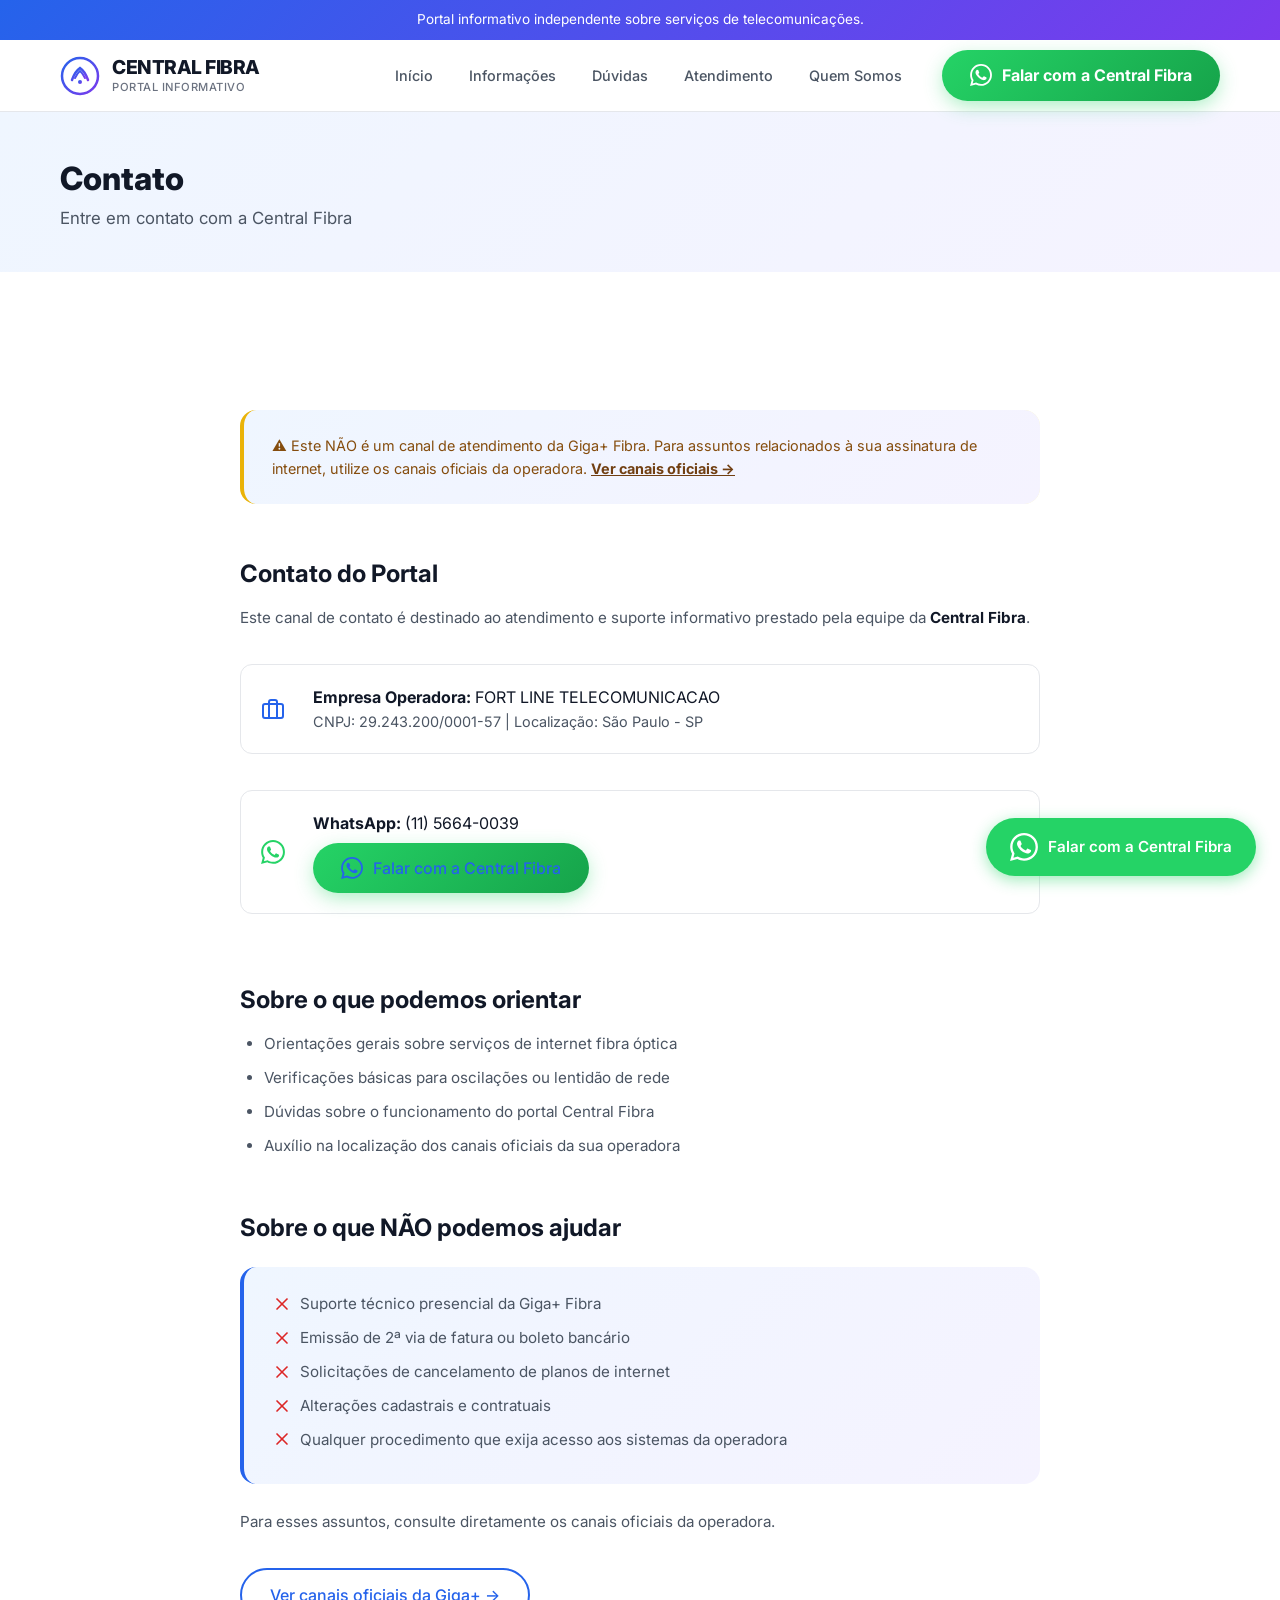
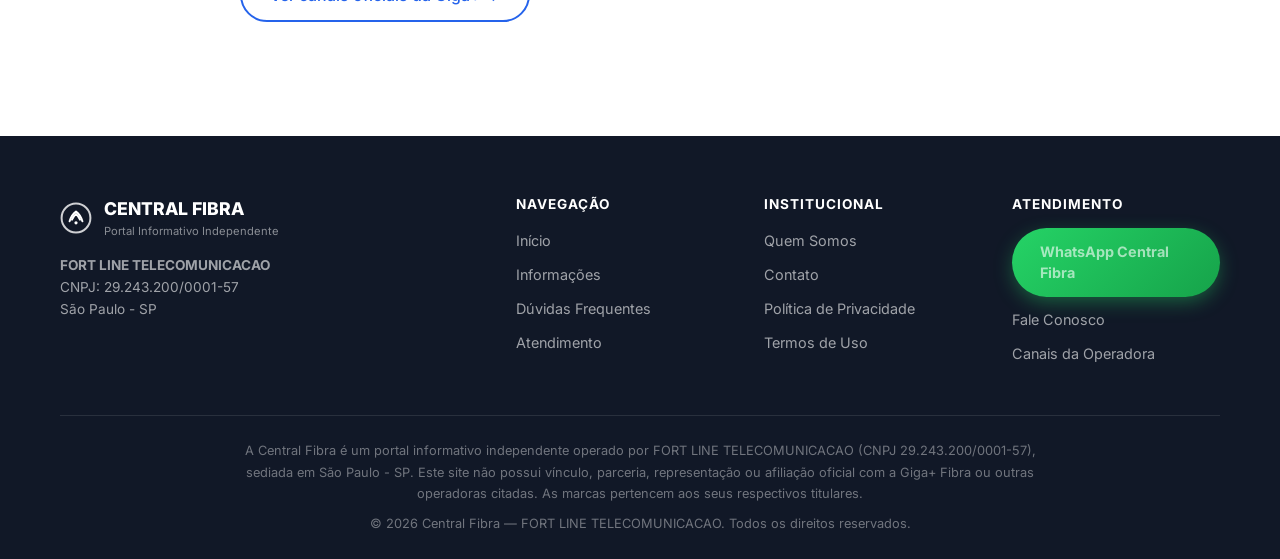
==== contato.html @ 97cb8b01 "Publicacao oficial do portal Central Fibra" ====
<!DOCTYPE html>
<html lang="pt-BR">
<head>
    <meta charset="UTF-8">
    <meta name="viewport" content="width=device-width, initial-scale=1.0">
    <title>Contato | Central Fibra</title>
    <meta name="description" content="Entre em contato com a Central Fibra. Contato exclusivo para assuntos do portal informativo.">
    <meta name="robots" content="index, follow">
    <meta property="og:title" content="Contato | Central Fibra">
    <meta property="og:description" content="Entre em contato com a Central Fibra. Contato exclusivo para assuntos do portal informativo.">
    <meta property="og:image" content="https://studioorvion-lgtm.github.io/central-fibra/assets/images/hero-central-fibra.webp">
    <meta property="og:url" content="https://studioorvion-lgtm.github.io/central-fibra/contato.html">
    <meta property="og:type" content="website">
    <link rel="canonical" href="https://studioorvion-lgtm.github.io/central-fibra/contato.html">
    <link rel="icon" type="image/svg+xml" href="favicon.svg">
    <link rel="stylesheet" href="styles.css">
</head>
<body>
<div class="info-banner">
    <div class="container">
        Portal informativo independente sobre serviços de telecomunicações.
    </div>
</div>
<header class="header">
    <div class="container">
        <a href="index.html" class="logo">
            <div class="logo-icon">
                <svg width="40" height="40" viewBox="0 0 40 40" fill="none" xmlns="http://www.w3.org/2000/svg">
                    <defs>
                        <linearGradient id="logoGrad" x1="0%" y1="0%" x2="100%" y2="100%">
                            <stop offset="0%" stop-color="#2563EB"/>
                            <stop offset="100%" stop-color="#7C3AED"/>
                        </linearGradient>
                    </defs>
                    <circle cx="20" cy="20" r="18" stroke="url(#logoGrad)" stroke-width="2.5" fill="none"/>
                    <path d="M12 24C14 18 17 14 20 12C23 14 26 18 28 24" stroke="url(#logoGrad)" stroke-width="2.5" stroke-linecap="round" fill="none"/>
                    <path d="M15 22C16.5 19 18 16.5 20 15C22 16.5 23.5 19 25 22" stroke="url(#logoGrad)" stroke-width="2" stroke-linecap="round" fill="none"/>
                    <circle cx="20" cy="26" r="2" fill="url(#logoGrad)"/>
                </svg>
            </div>
            <div class="logo-text">
                <span class="logo-name">CENTRAL FIBRA</span>
                <span class="logo-tagline">Portal Informativo</span>
            </div>
        </a>
        <nav class="nav">
            <ul class="nav-links">
                <li><a href="index.html" class="nav-link">Início</a></li>
                <li><a href="index.html#informacoes" class="nav-link">Informações</a></li>
                <li><a href="index.html#duvidas" class="nav-link">Dúvidas</a></li>
                <li><a href="index.html#atendimento" class="nav-link">Atendimento</a></li>
                <li><a href="quem-somos.html" class="nav-link">Quem Somos</a></li>
            </ul>
            <a href="https://wa.me/551156640039?text=Ol%C3%A1!%20Acessei%20a%20Central%20Fibra%20e%20gostaria%20de%20informa%C3%A7%C3%B5es." target="_blank" rel="noopener noreferrer" class="whatsapp-cta btn-sm header-cta" data-location="header" data-event="whatsapp_click">
                <svg class="whatsapp-icon" viewBox="0 0 24 24"><path d="M.057 24l1.687-6.163c-1.041-1.804-1.588-3.849-1.587-5.946.003-6.556 5.338-11.891 11.893-11.891 3.181.001 6.167 1.24 8.413 3.488 2.245 2.248 3.481 5.236 3.48 8.414-.003 6.557-5.338 11.892-11.893 11.892-1.99-.001-3.951-.5-5.688-1.448l-6.305 1.654zm6.597-3.807c1.676.995 3.276 1.591 5.392 1.592 5.448 0 9.886-4.434 9.889-9.885.002-5.462-4.415-9.89-9.881-9.892-5.452 0-9.887 4.434-9.889 9.884-.001 2.225.651 3.891 1.746 5.634l-.999 3.648 3.742-.981zm11.387-5.464c-.074-.124-.272-.198-.57-.347-.297-.149-1.758-.868-2.031-.967-.272-.099-.47-.149-.669.149-.198.297-.768.967-.941 1.165-.173.198-.347.223-.644.074-.297-.149-1.255-.462-2.39-1.475-.883-.788-1.48-1.761-1.653-2.059-.173-.297-.018-.458.13-.606.134-.133.297-.347.446-.521.151-.172.2-.296.3-.495.099-.198.05-.372-.025-.521-.075-.148-.669-1.611-.916-2.206-.242-.579-.487-.501-.669-.51l-.57-.01c-.198 0-.52.074-.792.372s-1.04 1.016-1.04 2.479 1.065 2.876 1.213 3.074c.149.198 2.095 3.2 5.076 4.487.709.306 1.263.489 1.694.626.712.226 1.36.194 1.872.118.571-.085 1.758-.719 2.006-1.413.248-.695.248-1.29.173-1.414z"/></svg>
                Falar com a Central Fibra
            </a>
        </nav>
        <button class="hamburger" aria-label="Menu">
            <span></span>
            <span></span>
            <span></span>
        </button>
    </div>
</header>

<nav class="mobile-nav">
    <a href="index.html" class="nav-link">Início</a>
    <a href="index.html#informacoes" class="nav-link">Informações</a>
    <a href="index.html#duvidas" class="nav-link">Dúvidas</a>
    <a href="index.html#atendimento" class="nav-link">Atendimento</a>
    <a href="quem-somos.html" class="nav-link">Quem Somos</a>
    <a href="https://wa.me/551156640039?text=Ol%C3%A1!%20Acessei%20a%20Central%20Fibra%20e%20gostaria%20de%20informa%C3%A7%C3%B5es." target="_blank" rel="noopener noreferrer" class="whatsapp-cta btn-block" data-location="mobile-nav" data-event="whatsapp_click">
        <svg class="whatsapp-icon" viewBox="0 0 24 24"><path d="M.057 24l1.687-6.163c-1.041-1.804-1.588-3.849-1.587-5.946.003-6.556 5.338-11.891 11.893-11.891 3.181.001 6.167 1.24 8.413 3.488 2.245 2.248 3.481 5.236 3.48 8.414-.003 6.557-5.338 11.892-11.893 11.892-1.99-.001-3.951-.5-5.688-1.448l-6.305 1.654zm6.597-3.807c1.676.995 3.276 1.591 5.392 1.592 5.448 0 9.886-4.434 9.889-9.885.002-5.462-4.415-9.89-9.881-9.892-5.452 0-9.887 4.434-9.889 9.884-.001 2.225.651 3.891 1.746 5.634l-.999 3.648 3.742-.981zm11.387-5.464c-.074-.124-.272-.198-.57-.347-.297-.149-1.758-.868-2.031-.967-.272-.099-.47-.149-.669.149-.198.297-.768.967-.941 1.165-.173.198-.347.223-.644.074-.297-.149-1.255-.462-2.39-1.475-.883-.788-1.48-1.761-1.653-2.059-.173-.297-.018-.458.13-.606.134-.133.297-.347.446-.521.151-.172.2-.296.3-.495.099-.198.05-.372-.025-.521-.075-.148-.669-1.611-.916-2.206-.242-.579-.487-.501-.669-.51l-.57-.01c-.198 0-.52.074-.792.372s-1.04 1.016-1.04 2.479 1.065 2.876 1.213 3.074c.149.198 2.095 3.2 5.076 4.487.709.306 1.263.489 1.694.626.712.226 1.36.194 1.872.118.571-.085 1.758-.719 2.006-1.413.248-.695.248-1.29.173-1.414z"/></svg>
        Falar com a Central Fibra
    </a>
</nav>

<div class="overlay"></div>

<main>
    <section class="page-header">
        <div class="container">
            <h1>Contato</h1>
            <p>Entre em contato com a Central Fibra</p>
        </div>
    </section>
    
    <section class="section">
        <div class="container">
            <div class="page-content">
                <div class="contact-warning highlight-box" style="border-left: 4px solid #eab308; background-color: #fef9c3; color: #854d0e;">
                    ⚠️ Este NÃO é um canal de atendimento da Giga+ Fibra. Para assuntos relacionados à sua assinatura de internet, utilize os canais oficiais da operadora. <a href="https://gigamaisfibra.com.br/" target="_blank" rel="noopener noreferrer" style="color: #713f12; font-weight: bold; text-decoration: underline;">Ver canais oficiais →</a>
                </div>

                <h2>Contato do Portal</h2>
                <p>Este canal de contato é destinado ao atendimento e suporte informativo prestado pela equipe da <strong>Central Fibra</strong>.</p>
                
                <div class="contact-info" style="margin: 2rem 0;">
                    <div class="contact-item" style="display: flex; align-items: center; margin-bottom: 1rem;">
                        <svg width="24" height="24" viewBox="0 0 24 24" fill="none" stroke="#2563EB" stroke-width="2" stroke-linecap="round" stroke-linejoin="round" style="margin-right: 12px;"><rect x="2" y="7" width="20" height="14" rx="2" ry="2"></rect><path d="M16 21V5a2 2 0 0 0-2-2h-4a2 2 0 0 0-2 2v16"></path></svg>
                        <div>
                            <strong>Empresa Operadora:</strong> FORT LINE TELECOMUNICACAO<br>
                            <span style="font-size: 0.9rem; color: var(--text-secondary);">CNPJ: 29.243.200/0001-57 | Localização: São Paulo - SP</span>
                        </div>
                    </div>
                    <div class="contact-item" style="display: flex; align-items: center; margin-bottom: 1rem;">
                        <svg class="whatsapp-icon" width="24" height="24" viewBox="0 0 24 24" fill="#25D366" style="margin-right: 12px;"><path d="M.057 24l1.687-6.163c-1.041-1.804-1.588-3.849-1.587-5.946.003-6.556 5.338-11.891 11.893-11.891 3.181.001 6.167 1.24 8.413 3.488 2.245 2.248 3.481 5.236 3.48 8.414-.003 6.557-5.338 11.892-11.893 11.892-1.99-.001-3.951-.5-5.688-1.448l-6.305 1.654zm6.597-3.807c1.676.995 3.276 1.591 5.392 1.592 5.448 0 9.886-4.434 9.889-9.885.002-5.462-4.415-9.89-9.881-9.892-5.452 0-9.887 4.434-9.889 9.884-.001 2.225.651 3.891 1.746 5.634l-.999 3.648 3.742-.981zm11.387-5.464c-.074-.124-.272-.198-.57-.347-.297-.149-1.758-.868-2.031-.967-.272-.099-.47-.149-.669.149-.198.297-.768.967-.941 1.165-.173.198-.347.223-.644.074-.297-.149-1.255-.462-2.39-1.475-.883-.788-1.48-1.761-1.653-2.059-.173-.297-.018-.458.13-.606.134-.133.297-.347.446-.521.151-.172.2-.296.3-.495.099-.198.05-.372-.025-.521-.075-.148-.669-1.611-.916-2.206-.242-.579-.487-.501-.669-.51l-.57-.01c-.198 0-.52.074-.792.372s-1.04 1.016-1.04 2.479 1.065 2.876 1.213 3.074c.149.198 2.095 3.2 5.076 4.487.709.306 1.263.489 1.694.626.712.226 1.36.194 1.872.118.571-.085 1.758-.719 2.006-1.413.248-.695.248-1.29.173-1.414z"/></svg>
                        <div>
                            <strong>WhatsApp:</strong> (11) 5664-0039
                            <div style="margin-top: 8px;">
                                <a href="https://wa.me/551156640039?text=Ol%C3%A1!%20Acessei%20a%20Central%20Fibra%20e%20gostaria%20de%20informa%C3%A7%C3%B5es." target="_blank" rel="noopener noreferrer" class="whatsapp-cta" data-location="contato-page" data-event="whatsapp_click">
                                    <svg class="whatsapp-icon" viewBox="0 0 24 24"><path d="M.057 24l1.687-6.163c-1.041-1.804-1.588-3.849-1.587-5.946.003-6.556 5.338-11.891 11.893-11.891 3.181.001 6.167 1.24 8.413 3.488 2.245 2.248 3.481 5.236 3.48 8.414-.003 6.557-5.338 11.892-11.893 11.892-1.99-.001-3.951-.5-5.688-1.448l-6.305 1.654zm6.597-3.807c1.676.995 3.276 1.591 5.392 1.592 5.448 0 9.886-4.434 9.889-9.885.002-5.462-4.415-9.89-9.881-9.892-5.452 0-9.887 4.434-9.889 9.884-.001 2.225.651 3.891 1.746 5.634l-.999 3.648 3.742-.981zm11.387-5.464c-.074-.124-.272-.198-.57-.347-.297-.149-1.758-.868-2.031-.967-.272-.099-.47-.149-.669.149-.198.297-.768.967-.941 1.165-.173.198-.347.223-.644.074-.297-.149-1.255-.462-2.39-1.475-.883-.788-1.48-1.761-1.653-2.059-.173-.297-.018-.458.13-.606.134-.133.297-.347.446-.521.151-.172.2-.296.3-.495.099-.198.05-.372-.025-.521-.075-.148-.669-1.611-.916-2.206-.242-.579-.487-.501-.669-.51l-.57-.01c-.198 0-.52.074-.792.372s-1.04 1.016-1.04 2.479 1.065 2.876 1.213 3.074c.149.198 2.095 3.2 5.076 4.487.709.306 1.263.489 1.694.626.712.226 1.36.194 1.872.118.571-.085 1.758-.719 2.006-1.413.248-.695.248-1.29.173-1.414z"/></svg>
                                    Falar com a Central Fibra
                                </a>
                            </div>
                        </div>
                    </div>
                </div>

                <h2>Sobre o que podemos orientar</h2>
                <ul>
                    <li>Orientações gerais sobre serviços de internet fibra óptica</li>
                    <li>Verificações básicas para oscilações ou lentidão de rede</li>
                    <li>Dúvidas sobre o funcionamento do portal Central Fibra</li>
                    <li>Auxílio na localização dos canais oficiais da sua operadora</li>
                </ul>

                <h2>Sobre o que NÃO podemos ajudar</h2>
                <div class="highlight-box">
                    <ul style="list-style: none; padding-left: 0;">
                        <li style="margin-bottom: 8px;"><svg width="20" height="20" viewBox="0 0 24 24" fill="none" stroke="#dc2626" stroke-width="2" stroke-linecap="round" stroke-linejoin="round" style="vertical-align: middle; margin-right: 8px;"><line x1="18" y1="6" x2="6" y2="18"></line><line x1="6" y1="6" x2="18" y2="18"></line></svg> Suporte técnico presencial da Giga+ Fibra</li>
                        <li style="margin-bottom: 8px;"><svg width="20" height="20" viewBox="0 0 24 24" fill="none" stroke="#dc2626" stroke-width="2" stroke-linecap="round" stroke-linejoin="round" style="vertical-align: middle; margin-right: 8px;"><line x1="18" y1="6" x2="6" y2="18"></line><line x1="6" y1="6" x2="18" y2="18"></line></svg> Emissão de 2ª via de fatura ou boleto bancário</li>
                        <li style="margin-bottom: 8px;"><svg width="20" height="20" viewBox="0 0 24 24" fill="none" stroke="#dc2626" stroke-width="2" stroke-linecap="round" stroke-linejoin="round" style="vertical-align: middle; margin-right: 8px;"><line x1="18" y1="6" x2="6" y2="18"></line><line x1="6" y1="6" x2="18" y2="18"></line></svg> Solicitações de cancelamento de planos de internet</li>
                        <li style="margin-bottom: 8px;"><svg width="20" height="20" viewBox="0 0 24 24" fill="none" stroke="#dc2626" stroke-width="2" stroke-linecap="round" stroke-linejoin="round" style="vertical-align: middle; margin-right: 8px;"><line x1="18" y1="6" x2="6" y2="18"></line><line x1="6" y1="6" x2="18" y2="18"></line></svg> Alterações cadastrais e contratuais</li>
                        <li><svg width="20" height="20" viewBox="0 0 24 24" fill="none" stroke="#dc2626" stroke-width="2" stroke-linecap="round" stroke-linejoin="round" style="vertical-align: middle; margin-right: 8px;"><line x1="18" y1="6" x2="6" y2="18"></line><line x1="6" y1="6" x2="18" y2="18"></line></svg> Qualquer procedimento que exija acesso aos sistemas da operadora</li>
                    </ul>
                </div>
                <p>Para esses assuntos, consulte diretamente os canais oficiais da operadora.</p>
                <a href="https://gigamaisfibra.com.br/" target="_blank" rel="noopener noreferrer" class="btn btn-secondary" style="margin-top: 1rem; display: inline-block;">Ver canais oficiais da Giga+ &rarr;</a>
            </div>
        </div>
    </section>
</main>

<footer class="footer">
    <div class="container">
        <div class="footer-grid">
            <div class="footer-brand">
                <a href="index.html" class="footer-logo">
                    <svg width="32" height="32" viewBox="0 0 40 40" fill="none" xmlns="http://www.w3.org/2000/svg">
                        <circle cx="20" cy="20" r="18" stroke="white" stroke-width="2.5" fill="none" opacity="0.8"/>
                        <path d="M12 24C14 18 17 14 20 12C23 14 26 18 28 24" stroke="white" stroke-width="2.5" stroke-linecap="round" fill="none"/>
                        <path d="M15 22C16.5 19 18 16.5 20 15C22 16.5 23.5 19 25 22" stroke="white" stroke-width="2.5" stroke-linecap="round" fill="none"/>
                        <circle cx="20" cy="26" r="2" fill="white"/>
                    </svg>
                    <div>
                        <div class="footer-logo-name">CENTRAL FIBRA</div>
                        <div class="footer-logo-tagline">Portal Informativo Independente</div>
                    </div>
                </a>
                <p class="footer-brand-text"><strong>FORT LINE TELECOMUNICACAO</strong><br>CNPJ: 29.243.200/0001-57<br>São Paulo - SP</p>
            </div>
            <div class="footer-column">
                <h4>Navegação</h4>
                <ul class="footer-links">
                    <li><a href="index.html">Início</a></li>
                    <li><a href="index.html#informacoes">Informações</a></li>
                    <li><a href="index.html#duvidas">Dúvidas Frequentes</a></li>
                    <li><a href="index.html#atendimento">Atendimento</a></li>
                </ul>
            </div>
            <div class="footer-column">
                <h4>Institucional</h4>
                <ul class="footer-links">
                    <li><a href="quem-somos.html">Quem Somos</a></li>
                    <li><a href="contato.html">Contato</a></li>
                    <li><a href="politica-de-privacidade.html">Política de Privacidade</a></li>
                    <li><a href="termos-de-uso.html">Termos de Uso</a></li>
                </ul>
            </div>
            <div class="footer-column">
                <h4>Atendimento</h4>
                <ul class="footer-links">
                    <li><a href="https://wa.me/551156640039?text=Ol%C3%A1!%20Acessei%20a%20Central%20Fibra%20e%20gostaria%20de%20informa%C3%A7%C3%B5es." target="_blank" rel="noopener noreferrer" class="whatsapp-cta" data-location="footer" data-event="whatsapp_click">WhatsApp Central Fibra</a></li>
                    <li><a href="contato.html">Fale Conosco</a></li>
                    <li><a href="https://gigamaisfibra.com.br/" target="_blank" rel="noopener noreferrer">Canais da Operadora</a></li>
                </ul>
            </div>
        </div>
        <div class="footer-bottom">
            <div class="footer-disclaimer">
                <p>A Central Fibra é um portal informativo independente operado por FORT LINE TELECOMUNICACAO (CNPJ 29.243.200/0001-57), sediada em São Paulo - SP. Este site não possui vínculo, parceria, representação ou afiliação oficial com a Giga+ Fibra ou outras operadoras citadas. As marcas pertencem aos seus respectivos titulares.</p>
                <p style="margin-top: 8px;">&copy; <span class="current-year"></span> Central Fibra — FORT LINE TELECOMUNICACAO. Todos os direitos reservados.</p>
            </div>
        </div>
    </div>
</footer>

<div class="whatsapp-float">
    <a href="https://wa.me/551156640039?text=Ol%C3%A1!%20Acessei%20a%20Central%20Fibra%20e%20gostaria%20de%20informa%C3%A7%C3%B5es." target="_blank" rel="noopener noreferrer" class="whatsapp-float-btn whatsapp-cta" data-location="floating" data-event="whatsapp_click" aria-label="Falar com a Central Fibra pelo WhatsApp">
        <svg class="whatsapp-icon" viewBox="0 0 24 24"><path d="M.057 24l1.687-6.163c-1.041-1.804-1.588-3.849-1.587-5.946.003-6.556 5.338-11.891 11.893-11.891 3.181.001 6.167 1.24 8.413 3.488 2.245 2.248 3.481 5.236 3.48 8.414-.003 6.557-5.338 11.892-11.893 11.892-1.99-.001-3.951-.5-5.688-1.448l-6.305 1.654zm6.597-3.807c1.676.995 3.276 1.591 5.392 1.592 5.448 0 9.886-4.434 9.889-9.885.002-5.462-4.415-9.89-9.881-9.892-5.452 0-9.887 4.434-9.889 9.884-.001 2.225.651 3.891 1.746 5.634l-.999 3.648 3.742-.981zm11.387-5.464c-.074-.124-.272-.198-.57-.347-.297-.149-1.758-.868-2.031-.967-.272-.099-.47-.149-.669.149-.198.297-.768.967-.941 1.165-.173.198-.347.223-.644.074-.297-.149-1.255-.462-2.39-1.475-.883-.788-1.48-1.761-1.653-2.059-.173-.297-.018-.458.13-.606.134-.133.297-.347.446-.521.151-.172.2-.296.3-.495.099-.198.05-.372-.025-.521-.075-.148-.669-1.611-.916-2.206-.242-.579-.487-.501-.669-.51l-.57-.01c-.198 0-.52.074-.792.372s-1.04 1.016-1.04 2.479 1.065 2.876 1.213 3.074c.149.198 2.095 3.2 5.076 4.487.709.306 1.263.489 1.694.626.712.226 1.36.194 1.872.118.571-.085 1.758-.719 2.006-1.413.248-.695.248-1.29.173-1.414z"/></svg>
        <span class="whatsapp-float-label">Falar com a Central Fibra</span>
    </a>
</div>

<button class="back-to-top" aria-label="Voltar ao topo">
    <svg width="24" height="24" viewBox="0 0 24 24" fill="none" stroke="currentColor" stroke-width="2" stroke-linecap="round" stroke-linejoin="round"><path d="M18 15l-6-6-6 6"/></svg>
</button>

<script src="main.js"></script>
</body>
</html>
---- styles.css ----
@import url('https://fonts.googleapis.com/css2?family=Inter:wght@400;500;600;700;800;900&display=swap');

:root {
  --primary-blue: #2563EB;
  --primary-blue-hover: #1D4ED8;
  --primary-purple: #7C3AED;
  --primary-purple-hover: #6D28D9;
  --gradient-primary: linear-gradient(135deg, #2563EB 0%, #7C3AED 100%);
  --gradient-light: linear-gradient(135deg, #EFF6FF 0%, #F5F3FF 100%);
  --hero-gradient: linear-gradient(160deg, #EFF6FF 0%, #F5F3FF 50%, #FFFFFF 100%);
  --text-primary: #111827;
  --text-secondary: #4B5563;
  --text-tertiary: #6B7280;
  --bg-white: #FFFFFF;
  --bg-light: #F9FAFB;
  --border-light: #E5E7EB;
  --shadow-xs: 0 1px 2px rgba(0,0,0,0.05);
  --shadow-sm: 0 1px 3px rgba(0,0,0,0.1), 0 1px 2px rgba(0,0,0,0.06);
  --shadow-md: 0 4px 6px -1px rgba(0,0,0,0.1), 0 2px 4px -1px rgba(0,0,0,0.06);
  --shadow-lg: 0 10px 15px -3px rgba(0,0,0,0.1), 0 4px 6px -2px rgba(0,0,0,0.05);
  --shadow-xl: 0 20px 25px -5px rgba(0,0,0,0.1);
  --radius-sm: 8px;
  --radius-md: 12px;
  --radius-lg: 16px;
  --radius-xl: 24px;
  --radius-full: 9999px;
  --header-height: 72px;
  --banner-height: 40px;
  --container-max: 1200px;
}

/* ===== 1. Reset & Base ===== */
*, *::before, *::after {
  box-sizing: border-box;
  margin: 0;
  padding: 0;
}

html {
  scroll-behavior: smooth;
  scroll-padding-top: calc(var(--header-height) + var(--banner-height));
}

body {
  font-family: 'Inter', system-ui, -apple-system, sans-serif;
  color: var(--text-primary);
  background-color: var(--bg-white);
  line-height: 1.5;
  -webkit-font-smoothing: antialiased;
}

img, svg {
  max-width: 100%;
  height: auto;
  display: block;
}

/* ===== 2. Typography ===== */
h1, h2, h3, h4 {
  color: var(--text-primary);
  font-weight: 700;
  line-height: 1.2;
}

.section-title {
  font-size: 2rem;
  font-weight: 800;
  text-align: center;
  color: var(--text-primary);
  margin-bottom: 16px;
}

.section-subtitle {
  font-size: 1.1rem;
  color: var(--text-secondary);
  text-align: center;
  max-width: 640px;
  margin: 0 auto 48px;
}

@media (min-width: 1024px) {
  .section-title {
    font-size: 2.5rem;
  }
}

/* ===== 3. Container ===== */
.container {
  max-width: var(--container-max);
  padding: 0 20px;
  margin: 0 auto;
}

/* ===== 4. Buttons ===== */
.btn {
  display: inline-flex;
  align-items: center;
  justify-content: center;
  gap: 8px;
  padding: 14px 28px;
  font-size: 1rem;
  font-weight: 600;
  border-radius: var(--radius-full);
  border: none;
  cursor: pointer;
  transition: all 0.3s;
  text-decoration: none;
  line-height: 1.4;
}

.btn-primary {
  background: var(--gradient-primary);
  color: var(--bg-white);
  box-shadow: var(--shadow-sm);
}

.btn-primary:hover {
  transform: translateY(-2px);
  box-shadow: var(--shadow-md);
  color: var(--bg-white);
}

.btn-secondary {
  background: var(--bg-white);
  color: var(--primary-blue);
  border: 2px solid var(--primary-blue);
}

.btn-secondary:hover {
  background: #EFF6FF;
}

.btn-white {
  background: var(--bg-white);
  color: var(--primary-blue);
}

.btn-white:hover {
  transform: translateY(-2px);
}

.btn-sm {
  padding: 10px 20px;
  font-size: 0.9rem;
}

.btn-lg {
  padding: 16px 36px;
  font-size: 1.1rem;
}

.btn-block {
  width: 100%;
  justify-content: center;
}

.btn-group {
  display: flex;
  flex-wrap: wrap;
  gap: 12px;
}

@media (max-width: 639px) {
  .btn-group .btn {
    width: 100%;
  }
}

/* ===== 5. Info Banner ===== */
.info-banner {
  background: var(--gradient-primary);
  color: var(--bg-white);
  text-align: center;
  padding: 10px 20px;
  font-size: 0.85rem;
  position: sticky;
  top: 0;
  z-index: 1001;
  line-height: 1.4;
  height: var(--banner-height);
  display: flex;
  align-items: center;
  justify-content: center;
}

/* ===== 6. Header ===== */
.header {
  background: rgba(255, 255, 255, 0.9);
  backdrop-filter: blur(10px);
  position: sticky;
  top: var(--banner-height);
  z-index: 1000;
  border-bottom: 1px solid var(--border-light);
  height: var(--header-height);
  transition: box-shadow 0.3s;
}

.header.scrolled {
  box-shadow: 0 1px 3px rgba(0,0,0,0.1);
}

.header .container {
  display: flex;
  align-items: center;
  justify-content: space-between;
  height: 100%;
}

.logo {
  display: flex;
  align-items: center;
  gap: 12px;
  text-decoration: none;
  color: var(--text-primary);
}

.logo-icon {
  width: 40px;
  height: 40px;
  flex-shrink: 0;
}

.logo-text {
  display: flex;
  flex-direction: column;
}

.logo-name {
  font-size: 1.2rem;
  font-weight: 800;
  letter-spacing: -0.5px;
  color: var(--text-primary);
  line-height: 1.2;
}

.logo-tagline {
  font-size: 0.7rem;
  color: var(--text-tertiary);
  font-weight: 500;
  letter-spacing: 0.5px;
  text-transform: uppercase;
}

.nav {
  display: flex;
  align-items: center;
  gap: 8px;
}

.nav-links {
  display: none;
  list-style: none;
  gap: 4px;
  margin: 0;
  padding: 0;
}

.nav-link {
  display: block;
  padding: 8px 16px;
  color: var(--text-secondary);
  text-decoration: none;
  font-size: 0.9rem;
  font-weight: 500;
  border-radius: var(--radius-full);
  transition: all 0.2s;
}

.nav-link:hover, .nav-link.active {
  color: var(--primary-blue);
  background: #EFF6FF;
}

.header-cta {
  display: none;
  margin-left: 16px;
}

.hamburger {
  display: flex;
  flex-direction: column;
  gap: 5px;
  background: none;
  border: none;
  cursor: pointer;
  padding: 8px;
  z-index: 1003;
}

.hamburger span {
  display: block;
  width: 24px;
  height: 2.5px;
  background: var(--text-primary);
  border-radius: var(--radius-full);
  transition: all 0.3s;
}

.hamburger.active span:nth-child(1) {
  transform: rotate(45deg) translateY(7.5px) translateX(3px);
}

.hamburger.active span:nth-child(2) {
  opacity: 0;
}

.hamburger.active span:nth-child(3) {
  transform: rotate(-45deg) translateY(-7.5px) translateX(3px);
}

.mobile-nav {
  display: none;
}

.mobile-nav.active {
  display: flex;
  flex-direction: column;
  position: fixed;
  top: calc(var(--banner-height) + var(--header-height));
  left: 0;
  right: 0;
  bottom: 0;
  background: var(--bg-white);
  padding: 24px;
  gap: 8px;
  z-index: 999;
  overflow-y: auto;
}

.mobile-nav .nav-link {
  padding: 16px 20px;
  font-size: 1.1rem;
  border-radius: var(--radius-md);
}

.mobile-nav .btn {
  margin-top: 16px;
}

@media (min-width: 1024px) {
  .nav-links, .header-cta {
    display: flex;
  }
  .hamburger {
    display: none;
  }
}

/* ===== 7. Hero ===== */
.hero {
  background: var(--hero-gradient);
  padding: 42px 0 28px;
  overflow: hidden;
  position: relative;
}

.hero .container {
  display: grid;
  grid-template-columns: 1fr;
  gap: 32px;
  align-items: center;
}

.hero-content {
  text-align: center;
}

.hero-title {
  font-size: 2.25rem;
  font-weight: 900;
  line-height: 1.15;
  letter-spacing: -0.03em;
  color: var(--text-primary);
  margin-bottom: 14px;
}

.hero-highlight {
  background: var(--gradient-primary);
  -webkit-background-clip: text;
  -webkit-text-fill-color: transparent;
  background-clip: text;
}

.hero-subtitle {
  font-size: 1.05rem;
  color: var(--text-secondary);
  line-height: 1.6;
  margin-bottom: 22px;
}

.hero-buttons {
  display: flex;
  flex-wrap: wrap;
  gap: 12px;
  justify-content: center;
  margin-bottom: 22px;
}

.hero-disclaimer {
  font-size: 0.8rem;
  color: var(--text-tertiary);
  line-height: 1.6;
  padding: 16px;
  background: rgba(255, 255, 255, 0.6);
  border-radius: var(--radius-md);
  border-left: 3px solid var(--primary-blue);
  text-align: left;
}

.hero-image-wrapper {
  position: relative;
  display: flex;
  justify-content: center;
  align-items: center;
  width: 100%;
}

.hero-image-wrapper::before {
  content: '';
  position: absolute;
  top: -16px;
  left: -16px;
  right: -16px;
  bottom: -16px;
  background: radial-gradient(circle at center, rgba(37, 99, 235, 0.22) 0%, rgba(124, 58, 237, 0.16) 45%, transparent 72%);
  border-radius: 32px;
  filter: blur(24px);
  z-index: 0;
  pointer-events: none;
}

.hero-image {
  position: relative;
  z-index: 1;
  width: 100%;
  max-width: 580px;
  height: auto;
  border-radius: 20px;
  box-shadow: 0 20px 50px -12px rgba(37, 99, 235, 0.24), 0 0 32px rgba(124, 58, 237, 0.12), 0 4px 16px rgba(0, 0, 0, 0.05);
  border: 1px solid rgba(226, 232, 240, 0.9);
  transition: transform 0.4s ease, box-shadow 0.4s ease;
  display: block;
}

.hero-image:hover {
  transform: translateY(-4px);
  box-shadow: 0 24px 56px -10px rgba(37, 99, 235, 0.32), 0 0 40px rgba(124, 58, 237, 0.18), 0 6px 20px rgba(0, 0, 0, 0.07);
}

.hero-illustration {
  display: flex;
  justify-content: center;
  align-items: center;
}

.hero-illustration svg {
  width: 100%;
  max-width: 500px;
  height: auto;
}

@media (min-width: 1024px) {
  .hero {
    padding: 54px 0 38px;
  }
  .hero .container {
    grid-template-columns: 1.05fr 0.95fr;
    gap: 40px;
  }
  .hero-content {
    text-align: left;
  }
  .hero-title {
    font-size: 3.4rem;
  }
  .hero-subtitle {
    font-size: 1.18rem;
  }
  .hero-buttons {
    justify-content: flex-start;
  }
}

/* ===== 8. Section ===== */
.section {
  padding: 44px 0;
}

.section-alt {
  padding: 44px 0;
  background: #f8fafc;
}

.section-tint {
  padding: 44px 0;
  background: #f0f7ff;
}

@media (min-width: 1024px) {
  .section, .section-alt, .section-tint {
    padding: 54px 0;
  }
}

/* ===== 9. Cards Grid ===== */
.cards-grid {
  display: grid;
  grid-template-columns: 1fr;
  gap: 20px;
}

@media (min-width: 768px) {
  .cards-grid {
    grid-template-columns: repeat(2, 1fr);
  }
}

@media (min-width: 1024px) {
  .cards-grid {
    grid-template-columns: repeat(3, 1fr);
  }
}

.card {
  background: var(--bg-white);
  border-radius: 20px;
  padding: 24px 18px;
  box-shadow: 0 4px 18px rgba(0, 0, 0, 0.04);
  border: 1px solid rgba(226, 232, 240, 0.85);
  transition: transform 0.3s cubic-bezier(0.4, 0, 0.2, 1), box-shadow 0.3s cubic-bezier(0.4, 0, 0.2, 1), border-color 0.3s cubic-bezier(0.4, 0, 0.2, 1);
  display: flex;
  flex-direction: column;
  text-align: center;
  text-decoration: none;
  color: inherit;
  cursor: pointer;
  position: relative;
  height: 100%;
}

.card:hover {
  transform: translateY(-5px);
  box-shadow: 0 16px 36px -8px rgba(37, 99, 235, 0.16), 0 2px 12px rgba(124, 58, 237, 0.08);
  border-color: rgba(37, 99, 235, 0.3);
}

.card-icon {
  width: 68px;
  height: 68px;
  margin: 0 auto 14px;
  display: flex;
  align-items: center;
  justify-content: center;
  border-radius: 20px;
  background: linear-gradient(135deg, rgba(37, 99, 235, 0.09) 0%, rgba(124, 58, 237, 0.09) 100%);
  border: 1px solid rgba(37, 99, 235, 0.12);
  transition: transform 0.3s ease, background 0.3s ease, box-shadow 0.3s ease;
}

.card:hover .card-icon {
  transform: scale(1.06) rotate(-2deg);
  background: linear-gradient(135deg, rgba(37, 99, 235, 0.16) 0%, rgba(124, 58, 237, 0.16) 100%);
  box-shadow: 0 8px 16px -4px rgba(37, 99, 235, 0.2);
}

.card-icon svg {
  width: 34px;
  height: 34px;
  color: var(--primary-blue);
  stroke: currentColor;
  fill: none;
}

.card-title {
  font-size: 1.15rem;
  font-weight: 700;
  margin-bottom: 8px;
  color: var(--text-primary);
}

.card-description {
  font-size: 0.92rem;
  color: var(--text-secondary);
  line-height: 1.55;
  margin-bottom: 14px;
  flex-grow: 1;
}

.card-btn {
  color: var(--primary-blue);
  font-weight: 600;
  text-decoration: none;
  font-size: 0.92rem;
  display: inline-flex;
  align-items: center;
  gap: 6px;
  transition: all 0.2s;
  justify-content: center;
  margin-top: auto;
}

.card-btn:hover {
  color: var(--primary-purple);
  gap: 10px;
}

/* ===== 10. Content Sections ===== */
.content-section {
  padding: 46px 0;
}

.content-block {
  max-width: 800px;
  margin: 0 auto;
}

.content-block h2 {
  font-size: 1.8rem;
  font-weight: 800;
  margin-bottom: 14px;
  color: var(--text-primary);
}

@media (min-width: 1024px) {
  .content-block h2 {
    font-size: 2.2rem;
  }
}

.content-block p {
  font-size: 1rem;
  color: var(--text-secondary);
  line-height: 1.65;
  margin-bottom: 20px;
}

/* ===== 11. Checklist ===== */
.checklist {
  list-style: none;
  padding: 0;
  margin: 0 0 24px;
}

.checklist-item {
  display: flex;
  align-items: flex-start;
  gap: 14px;
  padding: 12px 18px;
  background: var(--bg-white);
  border-radius: var(--radius-md);
  margin-bottom: 6px;
  border: 1px solid var(--border-light);
  transition: all 0.2s;
}

.checklist-item:hover {
  border-color: var(--primary-blue);
  background: #FAFBFF;
}

.checklist-number {
  flex-shrink: 0;
  width: 28px;
  height: 28px;
  border-radius: var(--radius-full);
  background: var(--gradient-primary);
  color: var(--bg-white);
  display: flex;
  align-items: center;
  justify-content: center;
  font-weight: 700;
  font-size: 0.82rem;
}

.checklist-text {
  font-size: 0.94rem;
  color: var(--text-secondary);
  line-height: 1.45;
  padding-top: 3px;
}

/* ===== 12. Steps ===== */
.steps {
  position: relative;
  padding-left: 24px;
  border-left: 3px solid #E5E7EB;
  margin: 0 0 32px;
}

.step {
  position: relative;
  padding: 0 0 24px 24px;
}

.step::before {
  content: '';
  position: absolute;
  left: -24px;
  top: 4px;
  transform: translateX(-50%);
  width: 14px;
  height: 14px;
  border-radius: var(--radius-full);
  background: var(--gradient-primary);
  border: 3px solid var(--bg-white);
  box-shadow: var(--shadow-sm);
}

.step:last-child {
  padding-bottom: 0;
}

.step-content {
  font-size: 0.95rem;
  color: var(--text-secondary);
  line-height: 1.5;
}

/* ===== 13. Mini Cards ===== */
.mini-cards {
  display: grid;
  grid-template-columns: repeat(2, 1fr);
  gap: 16px;
  margin-bottom: 32px;
}

@media (min-width: 1024px) {
  .mini-cards {
    grid-template-columns: repeat(4, 1fr);
  }
}

.mini-card {
  background: var(--bg-white);
  border: 1px solid var(--border-light);
  border-radius: var(--radius-md);
  padding: 24px 16px;
  text-align: center;
  text-decoration: none;
  color: var(--text-primary);
  transition: all 0.3s;
  cursor: pointer;
}

.mini-card:hover {
  border-color: var(--primary-blue);
  transform: translateY(-2px);
  box-shadow: var(--shadow-md);
}

.mini-card-icon {
  margin-bottom: 12px;
  display: flex;
  justify-content: center;
}

.mini-card-icon svg {
  width: 28px;
  height: 28px;
  color: var(--primary-blue);
}

.mini-card-label {
  font-size: 0.9rem;
  font-weight: 600;
  color: var(--text-primary);
}

/* ===== 14. Atendimento Commercial Section ===== */
.atendimento-section {
  padding: 46px 0;
  background: linear-gradient(180deg, #ffffff 0%, #f8fafc 100%);
}

@media (min-width: 1024px) {
  .atendimento-section {
    padding: 56px 0;
  }
}

.atendimento-grid {
  display: grid;
  grid-template-columns: 1fr;
  gap: 20px;
  margin-bottom: 24px;
}

@media (min-width: 1024px) {
  .atendimento-grid {
    grid-template-columns: repeat(3, 1fr);
  }
}

.atendimento-card {
  background: var(--bg-white);
  border-radius: 20px;
  padding: 26px 20px;
  border: 1px solid rgba(226, 232, 240, 0.9);
  box-shadow: 0 4px 18px rgba(0, 0, 0, 0.04);
  text-align: center;
  display: flex;
  flex-direction: column;
  height: 100%;
  transition: transform 0.3s cubic-bezier(0.4, 0, 0.2, 1), box-shadow 0.3s cubic-bezier(0.4, 0, 0.2, 1), border-color 0.3s cubic-bezier(0.4, 0, 0.2, 1);
}

.atendimento-card:hover {
  transform: translateY(-5px);
  box-shadow: 0 16px 36px -8px rgba(37, 99, 235, 0.15), 0 2px 10px rgba(124, 58, 237, 0.06);
  border-color: rgba(37, 99, 235, 0.25);
}

.atendimento-card-icon {
  width: 60px;
  height: 60px;
  margin: 0 auto 14px;
  border-radius: 18px;
  background: linear-gradient(135deg, rgba(37, 99, 235, 0.1) 0%, rgba(124, 58, 237, 0.1) 100%);
  display: flex;
  align-items: center;
  justify-content: center;
  color: var(--primary-blue);
  transition: transform 0.3s ease;
}

.atendimento-card:hover .atendimento-card-icon {
  transform: scale(1.06) rotate(-2deg);
}

.atendimento-card-icon svg {
  width: 30px;
  height: 30px;
}

.atendimento-card h3 {
  font-size: 1.15rem;
  font-weight: 700;
  color: var(--text-primary);
  margin-bottom: 8px;
}

.atendimento-card p {
  font-size: 0.92rem;
  color: var(--text-secondary);
  line-height: 1.55;
  margin-bottom: 18px;
  flex-grow: 1;
}

.atendimento-card .whatsapp-cta {
  width: 100%;
  padding: 13px 20px;
  font-size: 0.95rem;
  margin-top: auto;
}

.operator-notice-box {
  text-align: center;
  padding: 14px 20px;
  background: #f8fafc;
  border-radius: 12px;
  border: 1px solid var(--border-light);
  max-width: 640px;
  margin: 0 auto;
  font-size: 0.9rem;
  color: var(--text-secondary);
}

.operator-notice-box a {
  color: var(--primary-blue);
  font-weight: 600;
  text-decoration: underline;
  transition: color 0.2s;
}

.operator-notice-box a:hover {
  color: var(--primary-purple);
}

.btn-secondary-subtle {
  display: inline-flex;
  align-items: center;
  justify-content: center;
  gap: 6px;
  padding: 10px 18px;
  font-size: 0.88rem;
  font-weight: 500;
  color: var(--text-secondary);
  background: var(--bg-white);
  border: 1px solid var(--border-light);
  border-radius: var(--radius-full);
  text-decoration: none;
  transition: all 0.2s ease;
}

.btn-secondary-subtle:hover {
  color: var(--primary-blue);
  border-color: var(--primary-blue);
  background: #f8fafc;
}

/* ===== 15. FAQ ===== */
.faq-section {
  max-width: 800px;
  margin: 0 auto;
}

.faq-item {
  border: 1px solid var(--border-light);
  border-radius: var(--radius-md);
  margin-bottom: 8px;
  overflow: hidden;
  background: var(--bg-white);
  transition: all 0.3s;
}

.faq-item.active {
  border-color: var(--primary-blue);
  box-shadow: 0 0 0 1px rgba(37,99,235,0.1);
}

.faq-question {
  display: flex;
  justify-content: space-between;
  align-items: center;
  padding: 16px 20px;
  background: none;
  border: none;
  width: 100%;
  text-align: left;
  cursor: pointer;
  font-size: 1rem;
  font-weight: 600;
  color: var(--text-primary);
  gap: 16px;
  transition: all 0.2s;
}

.faq-question:hover {
  color: var(--primary-blue);
}

.faq-icon {
  flex-shrink: 0;
  width: 22px;
  height: 22px;
  transition: transform 0.3s;
}

.faq-item.active .faq-icon {
  transform: rotate(180deg);
}

.faq-answer {
  max-height: 0;
  overflow: hidden;
  transition: max-height 0.4s ease;
  padding: 0 20px;
}

.faq-item.active .faq-answer {
  max-height: 500px;
}

.faq-answer-inner {
  padding: 0 0 16px;
  font-size: 0.95rem;
  color: var(--text-secondary);
  line-height: 1.65;
}

/* ===== 16. About Section ===== */
.highlight-box {
  background: var(--gradient-light);
  border-radius: var(--radius-lg);
  padding: 24px 28px;
  margin: 24px 0;
  border-left: 4px solid var(--primary-blue);
}

.highlight-list {
  list-style: none;
  padding: 0;
  margin: 0;
}

.highlight-item {
  display: flex;
  align-items: flex-start;
  gap: 12px;
  padding: 8px 0;
  font-size: 0.95rem;
  color: var(--text-secondary);
}

.highlight-item svg {
  flex-shrink: 0;
  width: 20px;
  height: 20px;
  color: var(--primary-purple);
  margin-top: 2px;
}

/* ===== 17. Contact Section ===== */
.contact-grid {
  display: grid;
  grid-template-columns: 1fr;
  gap: 32px;
}

@media (min-width: 1024px) {
  .contact-grid {
    grid-template-columns: 1fr 1fr;
  }
}

.contact-info {
  display: flex;
  flex-direction: column;
  gap: 20px;
}

.contact-item {
  display: flex;
  align-items: flex-start;
  gap: 16px;
  padding: 20px;
  background: var(--bg-white);
  border-radius: var(--radius-md);
  border: 1px solid var(--border-light);
}

.contact-item-icon {
  flex-shrink: 0;
  width: 44px;
  height: 44px;
  background: var(--gradient-light);
  border-radius: var(--radius-md);
  display: flex;
  align-items: center;
  justify-content: center;
}

.contact-item-icon svg {
  width: 22px;
  height: 22px;
  color: var(--primary-blue);
}

.contact-item-label {
  font-size: 0.8rem;
  color: var(--text-tertiary);
  font-weight: 500;
  text-transform: uppercase;
  letter-spacing: 0.5px;
  margin-bottom: 4px;
}

.contact-item-value {
  font-size: 1rem;
  color: var(--text-primary);
  font-weight: 600;
}

.contact-note {
  font-size: 0.85rem;
  color: var(--text-tertiary);
  font-style: italic;
}

.contact-warning {
  background: #FEF3C7;
  border-radius: var(--radius-md);
  padding: 16px 20px;
  border-left: 4px solid #F59E0B;
  font-size: 0.9rem;
  color: #92400E;
  line-height: 1.6;
}

/* ===== 18. Footer ===== */
.footer {
  background: #111827;
  color: var(--bg-white);
  padding: 60px 0 0;
}

.footer-grid {
  display: grid;
  grid-template-columns: 1fr;
  gap: 40px;
  padding-bottom: 40px;
}

@media (min-width: 1024px) {
  .footer-grid {
    grid-template-columns: 2fr 1fr 1fr 1fr;
  }
  .footer-brand {
    max-width: 300px;
  }
}

.footer-logo {
  display: flex;
  align-items: center;
  gap: 12px;
  margin-bottom: 16px;
  text-decoration: none;
}

.footer-logo-name {
  font-size: 1.1rem;
  font-weight: 800;
  color: var(--bg-white);
}

.footer-logo-tagline {
  font-size: 0.7rem;
  color: rgba(255,255,255,0.5);
}

.footer-brand-text {
  font-size: 0.85rem;
  color: rgba(255,255,255,0.6);
  line-height: 1.6;
}

.footer-column h4 {
  font-size: 0.85rem;
  font-weight: 700;
  color: var(--bg-white);
  text-transform: uppercase;
  letter-spacing: 1px;
  margin-bottom: 16px;
}

.footer-links {
  list-style: none;
  padding: 0;
  margin: 0;
}

.footer-links li {
  margin-bottom: 10px;
}

.footer-links a {
  color: rgba(255,255,255,0.6);
  text-decoration: none;
  font-size: 0.9rem;
  transition: color 0.2s;
}

.footer-links a:hover {
  color: var(--bg-white);
}

.footer-bottom {
  border-top: 1px solid rgba(255,255,255,0.1);
  padding: 24px 0;
}

.footer-disclaimer {
  font-size: 0.8rem;
  color: rgba(255,255,255,0.4);
  line-height: 1.7;
  text-align: center;
  max-width: 800px;
  margin: 0 auto;
}

/* ===== 19. Page Header ===== */
.page-header {
  background: var(--gradient-light);
  padding: 48px 0 40px;
  margin-top: 0;
}

.page-header h1 {
  font-size: 2rem;
  font-weight: 800;
  color: var(--text-primary);
  margin-bottom: 8px;
}

.page-header p {
  font-size: 1.05rem;
  color: var(--text-secondary);
}

.page-content {
  padding: 60px 0;
  max-width: 800px;
  margin: 0 auto;
}

.page-content h2 {
  font-size: 1.5rem;
  font-weight: 700;
  color: var(--text-primary);
  margin: 40px 0 16px;
  padding-top: 16px;
}

.page-content h3 {
  font-size: 1.2rem;
  font-weight: 600;
  color: var(--text-primary);
  margin: 32px 0 12px;
}

.page-content p {
  font-size: 0.95rem;
  color: var(--text-secondary);
  line-height: 1.8;
  margin-bottom: 16px;
}

.page-content ul, .page-content ol {
  padding-left: 24px;
  margin-bottom: 16px;
}

.page-content li {
  font-size: 0.95rem;
  color: var(--text-secondary);
  line-height: 1.7;
  margin-bottom: 8px;
}

.page-content strong {
  color: var(--text-primary);
}

/* ===== 20. Back to Top ===== */
.back-to-top {
  position: fixed;
  bottom: 24px;
  right: 24px;
  width: 48px;
  height: 48px;
  border-radius: var(--radius-full);
  background: var(--gradient-primary);
  color: var(--bg-white);
  border: none;
  cursor: pointer;
  display: flex;
  align-items: center;
  justify-content: center;
  box-shadow: var(--shadow-md);
  opacity: 0;
  visibility: hidden;
  transition: all 0.3s;
  z-index: 998;
}

.back-to-top.visible {
  opacity: 1;
  visibility: visible;
}

.back-to-top:hover {
  transform: translateY(-2px);
  box-shadow: var(--shadow-lg);
}

/* ===== 21. Animations ===== */
@keyframes fadeInUp {
  from {
    opacity: 0;
    transform: translateY(20px);
  }
  to {
    opacity: 1;
    transform: translateY(0);
  }
}

.animate-in {
  opacity: 0;
  transform: translateY(20px);
  transition: all 0.6s ease;
}

.animate-in.visible {
  opacity: 1;
  transform: translateY(0);
}

/* ===== 23. Utility ===== */
.text-center {
  text-align: center;
}

.text-gradient {
  background: var(--gradient-primary);
  -webkit-background-clip: text;
  -webkit-text-fill-color: transparent;
  background-clip: text;
}

.sr-only {
  position: absolute;
  width: 1px;
  height: 1px;
  padding: 0;
  margin: -1px;
  overflow: hidden;
  clip: rect(0, 0, 0, 0);
  white-space: nowrap;
  border-width: 0;
}

.mb-0 { margin-bottom: 0 !important; }
.mt-0 { margin-top: 0 !important; }

/* ===== 24. Overlay ===== */
.overlay {
  position: fixed;
  inset: 0;
  background: rgba(0,0,0,0.5);
  z-index: 998;
  opacity: 0;
  visibility: hidden;
  transition: all 0.3s;
}

.overlay.active {
  opacity: 1;
  visibility: visible;
}

/* ===== 25. Additional Styles ===== */
.footer-nav {
  display: flex;
  flex-direction: column;
}

.footer-nav h4 {
  font-size: 0.85rem;
  font-weight: 700;
  color: var(--bg-white);
  text-transform: uppercase;
  letter-spacing: 1px;
  margin-bottom: 16px;
}

.footer-nav a {
  color: rgba(255,255,255,0.6);
  text-decoration: none;
  font-size: 0.9rem;
  transition: color 0.2s;
  margin-bottom: 10px;
  display: block;
}

.footer-nav a:hover {
  color: var(--bg-white);
}

.page-content a {
  color: var(--primary-blue);
  text-decoration: none;
  font-weight: 500;
  transition: color 0.2s;
}

.page-content a:hover {
  color: var(--primary-purple);
}

.page-content .highlight-box {
  background: var(--gradient-light);
  border-radius: var(--radius-lg);
  padding: 24px 28px;
  margin: 24px 0;
  border-left: 4px solid var(--primary-blue);
}

.page-content .highlight-box ul {
  list-style: none;
  padding: 0;
  margin: 0;
}

.page-content .highlight-box li {
  margin-bottom: 8px;
  display: flex;
  align-items: center;
}

.page-content .contact-warning {
  margin: 24px 0;
}

.page-content .contact-item {
  display: flex;
  align-items: flex-start;
  gap: 16px;
  padding: 20px;
  background: var(--bg-white);
  border-radius: var(--radius-md);
  border: 1px solid var(--border-light);
  margin-bottom: 16px;
}

.page-content .btn {
  margin-top: 16px;
}

.section-header {
  margin-bottom: 48px;
}

/* ===== 26. WhatsApp CTA ===== */
.whatsapp-cta {
  display: inline-flex;
  align-items: center;
  justify-content: center;
  gap: 10px;
  padding: 14px 28px;
  font-size: 1rem;
  font-weight: 700;
  border-radius: var(--radius-full);
  border: none;
  cursor: pointer;
  transition: all 0.3s cubic-bezier(0.4, 0, 0.2, 1);
  text-decoration: none;
  line-height: 1.4;
  background: #25D366;
  background: linear-gradient(135deg, #25D366 0%, #16a34a 100%);
  color: #FFFFFF;
  box-shadow: 0 6px 20px -2px rgba(37, 211, 102, 0.42);
}

.whatsapp-cta:hover {
  background: linear-gradient(135deg, #22c55e 0%, #15803d 100%);
  transform: translateY(-2px);
  box-shadow: 0 10px 26px -2px rgba(37, 211, 102, 0.52);
  color: #FFFFFF;
}

.whatsapp-cta.btn-lg {
  padding: 16px 36px;
  font-size: 1.12rem;
  box-shadow: 0 8px 24px -2px rgba(37, 211, 102, 0.48);
}

.whatsapp-cta.btn-lg:hover {
  box-shadow: 0 12px 30px -2px rgba(37, 211, 102, 0.58);
}

.whatsapp-cta .whatsapp-icon {
  width: 22px;
  height: 22px;
  fill: currentColor;
  flex-shrink: 0;
  display: inline-block;
}

/* Card-level WhatsApp link (text style) */
.card-whatsapp {
  display: inline-flex;
  align-items: center;
  justify-content: center;
  gap: 6px;
  color: #25D366;
  font-weight: 600;
  font-size: 0.85rem;
  text-decoration: none;
  transition: all 0.2s;
  padding: 4px 0;
  background: none;
  border: none;
  box-shadow: none;
  border-radius: 0;
}

.card-whatsapp:hover {
  color: #1EAD56;
  background: none;
  transform: none;
  box-shadow: none;
}

.card-whatsapp .whatsapp-icon {
  width: 16px;
  height: 16px;
  fill: currentColor;
}

.card-actions {
  display: flex;
  flex-direction: column;
  gap: 10px;
  margin-top: auto;
  padding-top: 8px;
}

/* Section CTA elements */
.cta-question {
  font-size: 1.05rem;
  font-weight: 600;
  color: var(--text-primary);
  margin-top: 22px;
  margin-bottom: 12px;
}

.cta-group {
  display: flex;
  flex-wrap: wrap;
  gap: 12px;
  align-items: center;
}

@media (max-width: 639px) {
  .cta-group .btn,
  .cta-group .whatsapp-cta {
    width: 100%;
    justify-content: center;
  }
}

/* ===== 27. WhatsApp Floating Button ===== */
.whatsapp-float {
  position: fixed;
  bottom: 24px;
  right: 24px;
  z-index: 997;
  display: flex;
  flex-direction: column;
  align-items: flex-end;
  gap: 8px;
}

.whatsapp-float-btn {
  display: flex;
  align-items: center;
  gap: 10px;
  padding: 15px 16px;
  background: #25D366;
  color: #FFFFFF;
  border-radius: var(--radius-full);
  text-decoration: none;
  font-weight: 600;
  font-size: 0.95rem;
  box-shadow: 0 4px 15px rgba(37, 211, 102, 0.45);
  transition: all 0.3s;
  border: none;
  cursor: pointer;
  line-height: 1;
  animation: pulse-shadow 2s ease-in-out infinite;
}

@keyframes pulse-shadow {
  0%, 100% { box-shadow: 0 4px 15px rgba(37, 211, 102, 0.45); }
  50% { box-shadow: 0 4px 25px rgba(37, 211, 102, 0.65); }
}

.whatsapp-float-btn:hover {
  background: #1EAD56;
  transform: scale(1.05);
  box-shadow: 0 6px 25px rgba(37, 211, 102, 0.55);
  color: #FFFFFF;
  animation: none;
}

.whatsapp-float-btn .whatsapp-icon {
  width: 28px;
  height: 28px;
  fill: currentColor;
  flex-shrink: 0;
  display: inline-block;
}

.whatsapp-float-label {
  display: none;
}

.whatsapp-float-disclaimer {
  font-size: 0.6rem;
  color: var(--text-tertiary);
  background: rgba(255, 255, 255, 0.95);
  padding: 4px 10px;
  border-radius: 6px;
  box-shadow: var(--shadow-xs);
  max-width: 210px;
  text-align: right;
  line-height: 1.4;
  backdrop-filter: blur(4px);
}

@media (min-width: 768px) {
  .whatsapp-float-btn {
    padding: 15px 24px;
  }
  .whatsapp-float-label {
    display: inline;
  }
  .whatsapp-float-disclaimer {
    font-size: 0.65rem;
    max-width: 250px;
  }
}

/* Move back-to-top above WhatsApp float */
.back-to-top {
  bottom: 110px;
}
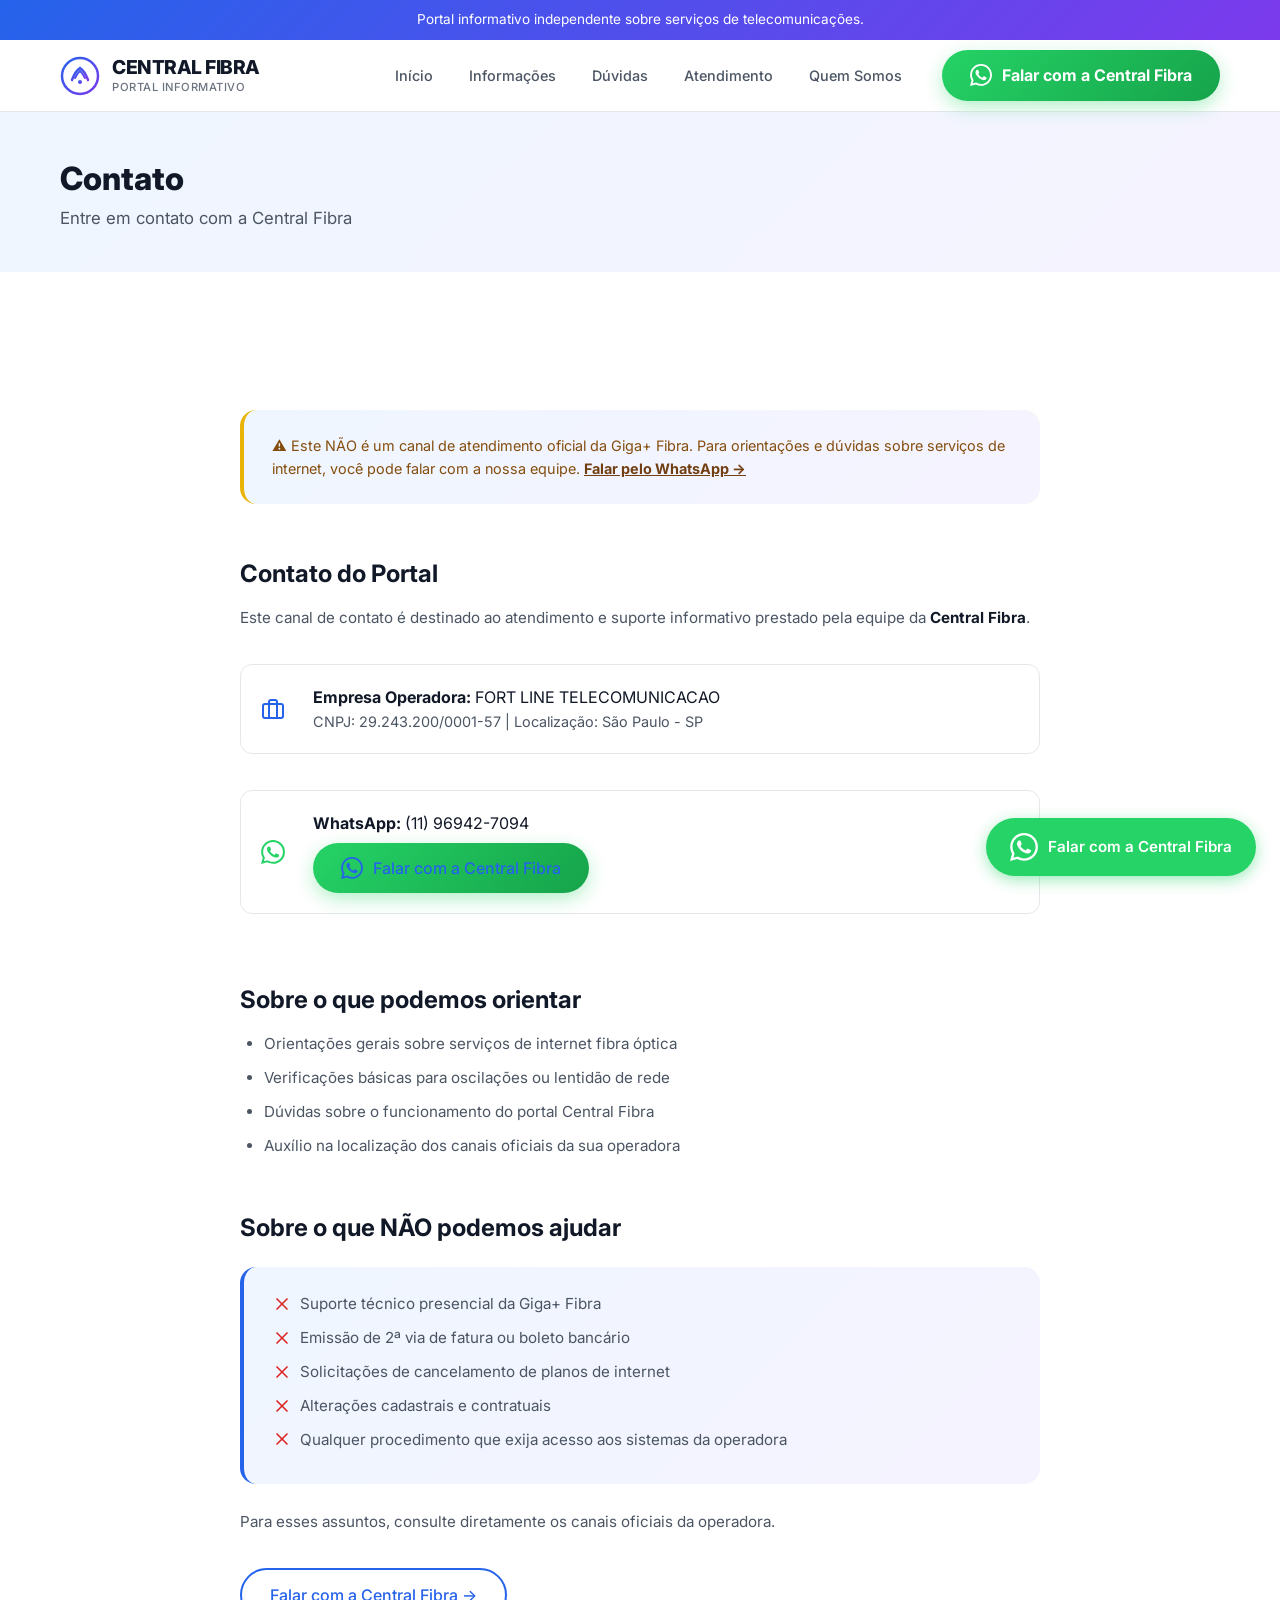
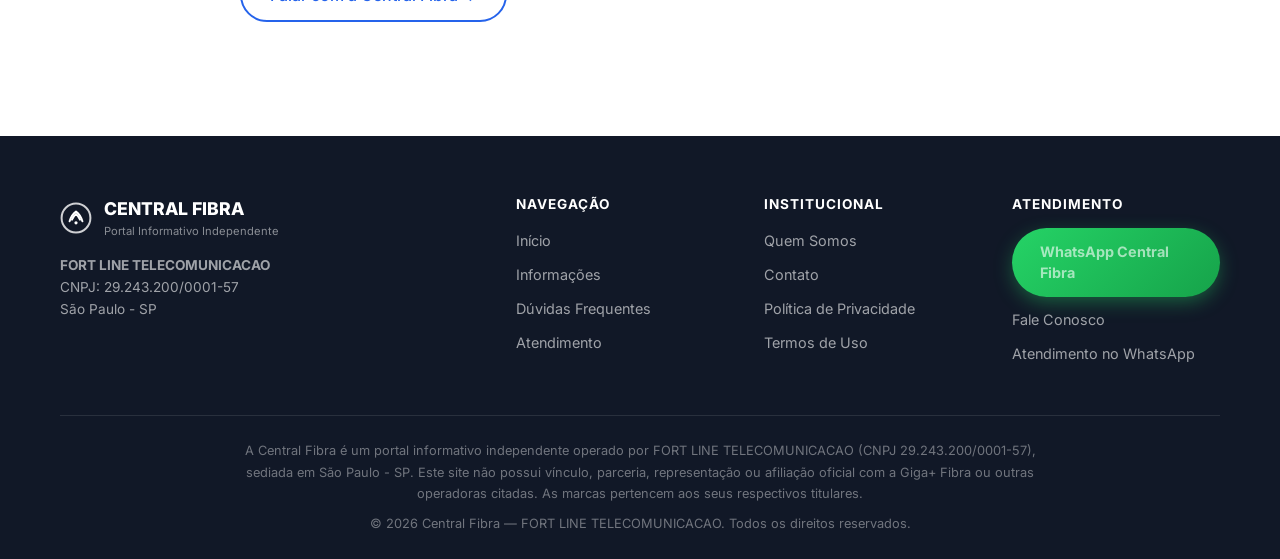
==== commit e916db63: "fix: replace all gigamais external links and update whatsapp to 5511969427094" ====
--- a/contato.html
+++ b/contato.html
@@ -18,7 +18,8 @@
 <body>
 <div class="info-banner">
     <div class="container">
-        Portal informativo independente sobre serviços de telecomunicações.
+        <span class="banner-text-desktop">Portal informativo independente sobre serviços de telecomunicações.</span>
+        <span class="banner-text-mobile">Portal informativo independente</span>
     </div>
 </div>
 <header class="header">
@@ -51,9 +52,9 @@
                 <li><a href="index.html#atendimento" class="nav-link">Atendimento</a></li>
                 <li><a href="quem-somos.html" class="nav-link">Quem Somos</a></li>
             </ul>
-            <a href="https://wa.me/551156640039?text=Ol%C3%A1!%20Acessei%20a%20Central%20Fibra%20e%20gostaria%20de%20informa%C3%A7%C3%B5es." target="_blank" rel="noopener noreferrer" class="whatsapp-cta btn-sm header-cta" data-location="header" data-event="whatsapp_click">
+            <a href="https://wa.me/5511969427094?text=Ol%C3%A1%21%20Gostaria%20de%20informa%C3%A7%C3%B5es%20sobre%20servi%C3%A7os%20de%20internet." target="_blank" rel="noopener noreferrer" class="whatsapp-cta btn-sm header-cta" data-location="header" data-event="whatsapp_click" aria-label="Falar com a Central Fibra pelo WhatsApp">
                 <svg class="whatsapp-icon" viewBox="0 0 24 24"><path d="M.057 24l1.687-6.163c-1.041-1.804-1.588-3.849-1.587-5.946.003-6.556 5.338-11.891 11.893-11.891 3.181.001 6.167 1.24 8.413 3.488 2.245 2.248 3.481 5.236 3.48 8.414-.003 6.557-5.338 11.892-11.893 11.892-1.99-.001-3.951-.5-5.688-1.448l-6.305 1.654zm6.597-3.807c1.676.995 3.276 1.591 5.392 1.592 5.448 0 9.886-4.434 9.889-9.885.002-5.462-4.415-9.89-9.881-9.892-5.452 0-9.887 4.434-9.889 9.884-.001 2.225.651 3.891 1.746 5.634l-.999 3.648 3.742-.981zm11.387-5.464c-.074-.124-.272-.198-.57-.347-.297-.149-1.758-.868-2.031-.967-.272-.099-.47-.149-.669.149-.198.297-.768.967-.941 1.165-.173.198-.347.223-.644.074-.297-.149-1.255-.462-2.39-1.475-.883-.788-1.48-1.761-1.653-2.059-.173-.297-.018-.458.13-.606.134-.133.297-.347.446-.521.151-.172.2-.296.3-.495.099-.198.05-.372-.025-.521-.075-.148-.669-1.611-.916-2.206-.242-.579-.487-.501-.669-.51l-.57-.01c-.198 0-.52.074-.792.372s-1.04 1.016-1.04 2.479 1.065 2.876 1.213 3.074c.149.198 2.095 3.2 5.076 4.487.709.306 1.263.489 1.694.626.712.226 1.36.194 1.872.118.571-.085 1.758-.719 2.006-1.413.248-.695.248-1.29.173-1.414z"/></svg>
-                Falar com a Central Fibra
+                <span class="header-cta-text">Falar com a Central Fibra</span>
             </a>
         </nav>
         <button class="hamburger" aria-label="Menu">
@@ -70,7 +71,7 @@
     <a href="index.html#duvidas" class="nav-link">Dúvidas</a>
     <a href="index.html#atendimento" class="nav-link">Atendimento</a>
     <a href="quem-somos.html" class="nav-link">Quem Somos</a>
-    <a href="https://wa.me/551156640039?text=Ol%C3%A1!%20Acessei%20a%20Central%20Fibra%20e%20gostaria%20de%20informa%C3%A7%C3%B5es." target="_blank" rel="noopener noreferrer" class="whatsapp-cta btn-block" data-location="mobile-nav" data-event="whatsapp_click">
+    <a href="https://wa.me/5511969427094?text=Ol%C3%A1%21%20Gostaria%20de%20informa%C3%A7%C3%B5es%20sobre%20servi%C3%A7os%20de%20internet." target="_blank" rel="noopener noreferrer" class="whatsapp-cta btn-block" data-location="mobile-nav" data-event="whatsapp_click">
         <svg class="whatsapp-icon" viewBox="0 0 24 24"><path d="M.057 24l1.687-6.163c-1.041-1.804-1.588-3.849-1.587-5.946.003-6.556 5.338-11.891 11.893-11.891 3.181.001 6.167 1.24 8.413 3.488 2.245 2.248 3.481 5.236 3.48 8.414-.003 6.557-5.338 11.892-11.893 11.892-1.99-.001-3.951-.5-5.688-1.448l-6.305 1.654zm6.597-3.807c1.676.995 3.276 1.591 5.392 1.592 5.448 0 9.886-4.434 9.889-9.885.002-5.462-4.415-9.89-9.881-9.892-5.452 0-9.887 4.434-9.889 9.884-.001 2.225.651 3.891 1.746 5.634l-.999 3.648 3.742-.981zm11.387-5.464c-.074-.124-.272-.198-.57-.347-.297-.149-1.758-.868-2.031-.967-.272-.099-.47-.149-.669.149-.198.297-.768.967-.941 1.165-.173.198-.347.223-.644.074-.297-.149-1.255-.462-2.39-1.475-.883-.788-1.48-1.761-1.653-2.059-.173-.297-.018-.458.13-.606.134-.133.297-.347.446-.521.151-.172.2-.296.3-.495.099-.198.05-.372-.025-.521-.075-.148-.669-1.611-.916-2.206-.242-.579-.487-.501-.669-.51l-.57-.01c-.198 0-.52.074-.792.372s-1.04 1.016-1.04 2.479 1.065 2.876 1.213 3.074c.149.198 2.095 3.2 5.076 4.487.709.306 1.263.489 1.694.626.712.226 1.36.194 1.872.118.571-.085 1.758-.719 2.006-1.413.248-.695.248-1.29.173-1.414z"/></svg>
         Falar com a Central Fibra
     </a>
@@ -90,7 +91,7 @@
         <div class="container">
             <div class="page-content">
                 <div class="contact-warning highlight-box" style="border-left: 4px solid #eab308; background-color: #fef9c3; color: #854d0e;">
-                    ⚠️ Este NÃO é um canal de atendimento da Giga+ Fibra. Para assuntos relacionados à sua assinatura de internet, utilize os canais oficiais da operadora. <a href="https://gigamaisfibra.com.br/" target="_blank" rel="noopener noreferrer" style="color: #713f12; font-weight: bold; text-decoration: underline;">Ver canais oficiais →</a>
+                    ⚠️ Este NÃO é um canal de atendimento oficial da Giga+ Fibra. Para orientações e dúvidas sobre serviços de internet, você pode falar com a nossa equipe. <a href="https://wa.me/5511969427094?text=Ol%C3%A1%21%20Gostaria%20de%20informa%C3%A7%C3%B5es%20sobre%20servi%C3%A7os%20de%20internet." target="_blank" rel="noopener noreferrer" style="color: #713f12; font-weight: bold; text-decoration: underline;">Falar pelo WhatsApp →</a>
                 </div>
 
                 <h2>Contato do Portal</h2>
@@ -107,9 +108,9 @@
                     <div class="contact-item" style="display: flex; align-items: center; margin-bottom: 1rem;">
                         <svg class="whatsapp-icon" width="24" height="24" viewBox="0 0 24 24" fill="#25D366" style="margin-right: 12px;"><path d="M.057 24l1.687-6.163c-1.041-1.804-1.588-3.849-1.587-5.946.003-6.556 5.338-11.891 11.893-11.891 3.181.001 6.167 1.24 8.413 3.488 2.245 2.248 3.481 5.236 3.48 8.414-.003 6.557-5.338 11.892-11.893 11.892-1.99-.001-3.951-.5-5.688-1.448l-6.305 1.654zm6.597-3.807c1.676.995 3.276 1.591 5.392 1.592 5.448 0 9.886-4.434 9.889-9.885.002-5.462-4.415-9.89-9.881-9.892-5.452 0-9.887 4.434-9.889 9.884-.001 2.225.651 3.891 1.746 5.634l-.999 3.648 3.742-.981zm11.387-5.464c-.074-.124-.272-.198-.57-.347-.297-.149-1.758-.868-2.031-.967-.272-.099-.47-.149-.669.149-.198.297-.768.967-.941 1.165-.173.198-.347.223-.644.074-.297-.149-1.255-.462-2.39-1.475-.883-.788-1.48-1.761-1.653-2.059-.173-.297-.018-.458.13-.606.134-.133.297-.347.446-.521.151-.172.2-.296.3-.495.099-.198.05-.372-.025-.521-.075-.148-.669-1.611-.916-2.206-.242-.579-.487-.501-.669-.51l-.57-.01c-.198 0-.52.074-.792.372s-1.04 1.016-1.04 2.479 1.065 2.876 1.213 3.074c.149.198 2.095 3.2 5.076 4.487.709.306 1.263.489 1.694.626.712.226 1.36.194 1.872.118.571-.085 1.758-.719 2.006-1.413.248-.695.248-1.29.173-1.414z"/></svg>
                         <div>
-                            <strong>WhatsApp:</strong> (11) 5664-0039
+                            <strong>WhatsApp:</strong> (11) 96942-7094
                             <div style="margin-top: 8px;">
-                                <a href="https://wa.me/551156640039?text=Ol%C3%A1!%20Acessei%20a%20Central%20Fibra%20e%20gostaria%20de%20informa%C3%A7%C3%B5es." target="_blank" rel="noopener noreferrer" class="whatsapp-cta" data-location="contato-page" data-event="whatsapp_click">
+                                <a href="https://wa.me/5511969427094?text=Ol%C3%A1%21%20Gostaria%20de%20informa%C3%A7%C3%B5es%20sobre%20servi%C3%A7os%20de%20internet." target="_blank" rel="noopener noreferrer" class="whatsapp-cta" data-location="contato-page" data-event="whatsapp_click">
                                     <svg class="whatsapp-icon" viewBox="0 0 24 24"><path d="M.057 24l1.687-6.163c-1.041-1.804-1.588-3.849-1.587-5.946.003-6.556 5.338-11.891 11.893-11.891 3.181.001 6.167 1.24 8.413 3.488 2.245 2.248 3.481 5.236 3.48 8.414-.003 6.557-5.338 11.892-11.893 11.892-1.99-.001-3.951-.5-5.688-1.448l-6.305 1.654zm6.597-3.807c1.676.995 3.276 1.591 5.392 1.592 5.448 0 9.886-4.434 9.889-9.885.002-5.462-4.415-9.89-9.881-9.892-5.452 0-9.887 4.434-9.889 9.884-.001 2.225.651 3.891 1.746 5.634l-.999 3.648 3.742-.981zm11.387-5.464c-.074-.124-.272-.198-.57-.347-.297-.149-1.758-.868-2.031-.967-.272-.099-.47-.149-.669.149-.198.297-.768.967-.941 1.165-.173.198-.347.223-.644.074-.297-.149-1.255-.462-2.39-1.475-.883-.788-1.48-1.761-1.653-2.059-.173-.297-.018-.458.13-.606.134-.133.297-.347.446-.521.151-.172.2-.296.3-.495.099-.198.05-.372-.025-.521-.075-.148-.669-1.611-.916-2.206-.242-.579-.487-.501-.669-.51l-.57-.01c-.198 0-.52.074-.792.372s-1.04 1.016-1.04 2.479 1.065 2.876 1.213 3.074c.149.198 2.095 3.2 5.076 4.487.709.306 1.263.489 1.694.626.712.226 1.36.194 1.872.118.571-.085 1.758-.719 2.006-1.413.248-.695.248-1.29.173-1.414z"/></svg>
                                     Falar com a Central Fibra
                                 </a>
@@ -137,7 +138,7 @@
                     </ul>
                 </div>
                 <p>Para esses assuntos, consulte diretamente os canais oficiais da operadora.</p>
-                <a href="https://gigamaisfibra.com.br/" target="_blank" rel="noopener noreferrer" class="btn btn-secondary" style="margin-top: 1rem; display: inline-block;">Ver canais oficiais da Giga+ &rarr;</a>
+                <a href="https://wa.me/5511969427094?text=Ol%C3%A1%21%20Gostaria%20de%20informa%C3%A7%C3%B5es%20sobre%20servi%C3%A7os%20de%20internet." target="_blank" rel="noopener noreferrer" class="btn btn-secondary" style="margin-top: 1rem; display: inline-block;">Falar com a Central Fibra &rarr;</a>
             </div>
         </div>
     </section>
@@ -182,9 +183,9 @@
             <div class="footer-column">
                 <h4>Atendimento</h4>
                 <ul class="footer-links">
-                    <li><a href="https://wa.me/551156640039?text=Ol%C3%A1!%20Acessei%20a%20Central%20Fibra%20e%20gostaria%20de%20informa%C3%A7%C3%B5es." target="_blank" rel="noopener noreferrer" class="whatsapp-cta" data-location="footer" data-event="whatsapp_click">WhatsApp Central Fibra</a></li>
+                    <li><a href="https://wa.me/5511969427094?text=Ol%C3%A1%21%20Gostaria%20de%20informa%C3%A7%C3%B5es%20sobre%20servi%C3%A7os%20de%20internet." target="_blank" rel="noopener noreferrer" class="whatsapp-cta" data-location="footer" data-event="whatsapp_click">WhatsApp Central Fibra</a></li>
                     <li><a href="contato.html">Fale Conosco</a></li>
-                    <li><a href="https://gigamaisfibra.com.br/" target="_blank" rel="noopener noreferrer">Canais da Operadora</a></li>
+                    <li><a href="https://wa.me/5511969427094?text=Ol%C3%A1%21%20Gostaria%20de%20informa%C3%A7%C3%B5es%20sobre%20servi%C3%A7os%20de%20internet." target="_blank" rel="noopener noreferrer">Atendimento no WhatsApp</a></li>
                 </ul>
             </div>
         </div>
@@ -198,7 +199,7 @@
 </footer>
 
 <div class="whatsapp-float">
-    <a href="https://wa.me/551156640039?text=Ol%C3%A1!%20Acessei%20a%20Central%20Fibra%20e%20gostaria%20de%20informa%C3%A7%C3%B5es." target="_blank" rel="noopener noreferrer" class="whatsapp-float-btn whatsapp-cta" data-location="floating" data-event="whatsapp_click" aria-label="Falar com a Central Fibra pelo WhatsApp">
+    <a href="https://wa.me/5511969427094?text=Ol%C3%A1%21%20Gostaria%20de%20informa%C3%A7%C3%B5es%20sobre%20servi%C3%A7os%20de%20internet." target="_blank" rel="noopener noreferrer" class="whatsapp-float-btn whatsapp-cta" data-location="floating" data-event="whatsapp_click" aria-label="Falar com a Central Fibra pelo WhatsApp">
         <svg class="whatsapp-icon" viewBox="0 0 24 24"><path d="M.057 24l1.687-6.163c-1.041-1.804-1.588-3.849-1.587-5.946.003-6.556 5.338-11.891 11.893-11.891 3.181.001 6.167 1.24 8.413 3.488 2.245 2.248 3.481 5.236 3.48 8.414-.003 6.557-5.338 11.892-11.893 11.892-1.99-.001-3.951-.5-5.688-1.448l-6.305 1.654zm6.597-3.807c1.676.995 3.276 1.591 5.392 1.592 5.448 0 9.886-4.434 9.889-9.885.002-5.462-4.415-9.89-9.881-9.892-5.452 0-9.887 4.434-9.889 9.884-.001 2.225.651 3.891 1.746 5.634l-.999 3.648 3.742-.981zm11.387-5.464c-.074-.124-.272-.198-.57-.347-.297-.149-1.758-.868-2.031-.967-.272-.099-.47-.149-.669.149-.198.297-.768.967-.941 1.165-.173.198-.347.223-.644.074-.297-.149-1.255-.462-2.39-1.475-.883-.788-1.48-1.761-1.653-2.059-.173-.297-.018-.458.13-.606.134-.133.297-.347.446-.521.151-.172.2-.296.3-.495.099-.198.05-.372-.025-.521-.075-.148-.669-1.611-.916-2.206-.242-.579-.487-.501-.669-.51l-.57-.01c-.198 0-.52.074-.792.372s-1.04 1.016-1.04 2.479 1.065 2.876 1.213 3.074c.149.198 2.095 3.2 5.076 4.487.709.306 1.263.489 1.694.626.712.226 1.36.194 1.872.118.571-.085 1.758-.719 2.006-1.413.248-.695.248-1.29.173-1.414z"/></svg>
         <span class="whatsapp-float-label">Falar com a Central Fibra</span>
     </a>
--- a/styles.css
+++ b/styles.css
@@ -183,6 +183,14 @@
   justify-content: center;
 }
 
+.banner-text-desktop {
+  display: inline;
+}
+
+.banner-text-mobile {
+  display: none;
+}
+
 /* ===== 6. Header ===== */
 .header {
   background: rgba(255, 255, 255, 0.9);
@@ -341,8 +349,220 @@
   .nav-links, .header-cta {
     display: flex;
   }
+  .header-cta-text {
+    display: inline;
+  }
   .hamburger {
     display: none;
+  }
+}
+
+/* ===== CORREÇÃO EXCLUSIVA PARA MOBILE (<= 768px) ===== */
+@media (max-width: 768px) {
+  :root {
+    --banner-height: 24px;
+    --header-height: 66px;
+  }
+
+  html {
+    scroll-padding-top: 90px;
+  }
+
+  /* 1. Faixa Superior — Linha única, centralizada, 12px */
+  .info-banner {
+    height: 24px;
+    min-height: 24px;
+    padding: 5px 10px;
+    font-size: 12px;
+    line-height: 1.2;
+    text-align: center;
+    white-space: nowrap;
+    overflow: hidden;
+    text-overflow: ellipsis;
+  }
+
+  .banner-text-desktop {
+    display: none !important;
+  }
+
+  .banner-text-mobile {
+    display: inline !important;
+    white-space: nowrap;
+  }
+
+  /* 2. Header & Container Equilibrados (66px) */
+  .header {
+    height: 66px;
+    top: 24px;
+  }
+
+  .header .container {
+    height: 100%;
+    display: flex;
+    align-items: center;
+    justify-content: space-between;
+    padding: 0 20px;
+    flex-wrap: nowrap;
+  }
+
+  /* 3. Logo / Marca (à esquerda, centralizado verticalmente, tamanho equilibrado) */
+  .logo {
+    display: flex;
+    align-items: center;
+    gap: 10px;
+    min-width: 0;
+    flex-shrink: 1;
+    text-decoration: none;
+  }
+
+  .logo-icon {
+    width: 32px;
+    height: 32px;
+    min-width: 32px;
+    min-height: 32px;
+    flex-shrink: 0;
+  }
+
+  .logo-icon svg {
+    width: 32px;
+    height: 32px;
+  }
+
+  .logo-text {
+    display: flex;
+    flex-direction: column;
+    min-width: 0;
+  }
+
+  .logo-name {
+    font-size: 1rem;
+    font-weight: 800;
+    white-space: nowrap;
+    line-height: 1.1;
+    letter-spacing: -0.3px;
+  }
+
+  .logo-tagline {
+    font-size: 0.62rem;
+    white-space: nowrap;
+    line-height: 1.1;
+    letter-spacing: 0.3px;
+    text-transform: uppercase;
+  }
+
+  /* 4. REMOVER Botão WhatsApp do Header no Mobile (somente logo e hambúrguer) */
+  .nav {
+    display: none !important;
+  }
+
+  .header-cta {
+    display: none !important;
+  }
+
+  /* 5. Menu Hambúrguer (à direita, 44px, centralizado verticalmente) */
+  .hamburger {
+    display: flex !important;
+    flex-direction: column;
+    justify-content: center;
+    align-items: center;
+    width: 44px;
+    height: 44px;
+    min-width: 44px;
+    min-height: 44px;
+    padding: 8px;
+    margin: 0;
+    gap: 5px;
+    border-radius: var(--radius-sm);
+    flex-shrink: 0;
+  }
+
+  .hamburger span {
+    width: 22px;
+    height: 2.5px;
+  }
+
+  /* Menu Mobile Aberto */
+  .mobile-nav.active {
+    top: 90px;
+  }
+
+  /* 6. Hero Mobile — Redução de ~30px do espaço entre botões e imagem G+ */
+  .hero {
+    padding: 18px 0 16px;
+  }
+
+  .hero .container {
+    gap: 14px !important;
+  }
+
+  .hero-title {
+    font-size: 1.95rem;
+    line-height: 1.15;
+    margin-bottom: 10px;
+  }
+
+  .hero-subtitle {
+    font-size: 0.98rem;
+    line-height: 1.5;
+    margin-bottom: 14px;
+  }
+
+  .hero-buttons {
+    gap: 10px;
+    margin-bottom: 10px !important;
+  }
+
+  .hero-buttons .btn {
+    padding: 13px 22px;
+  }
+
+  .hero-image-wrapper {
+    margin-top: 0 !important;
+  }
+
+  .hero-image {
+    max-width: 100%;
+    border-radius: 16px;
+  }
+
+  /* 7. WhatsApp Flutuante no Mobile (mantido inalterado) */
+  .whatsapp-float {
+    bottom: 18px;
+    right: 16px;
+  }
+
+  .whatsapp-float-btn {
+    width: 52px;
+    height: 52px;
+    padding: 12px;
+    justify-content: center;
+  }
+
+  .whatsapp-float-btn .whatsapp-icon {
+    width: 26px;
+    height: 26px;
+  }
+}
+
+/* Ajuste fino para telas ultra-estreitas (<= 360px) */
+@media (max-width: 360px) {
+  .header .container {
+    padding: 0 14px;
+  }
+  .logo {
+    gap: 8px;
+  }
+  .logo-name {
+    font-size: 0.92rem;
+  }
+  .logo-tagline {
+    font-size: 0.58rem;
+  }
+  .hamburger {
+    width: 42px;
+    height: 42px;
+    min-width: 42px;
+    min-height: 42px;
   }
 }
 
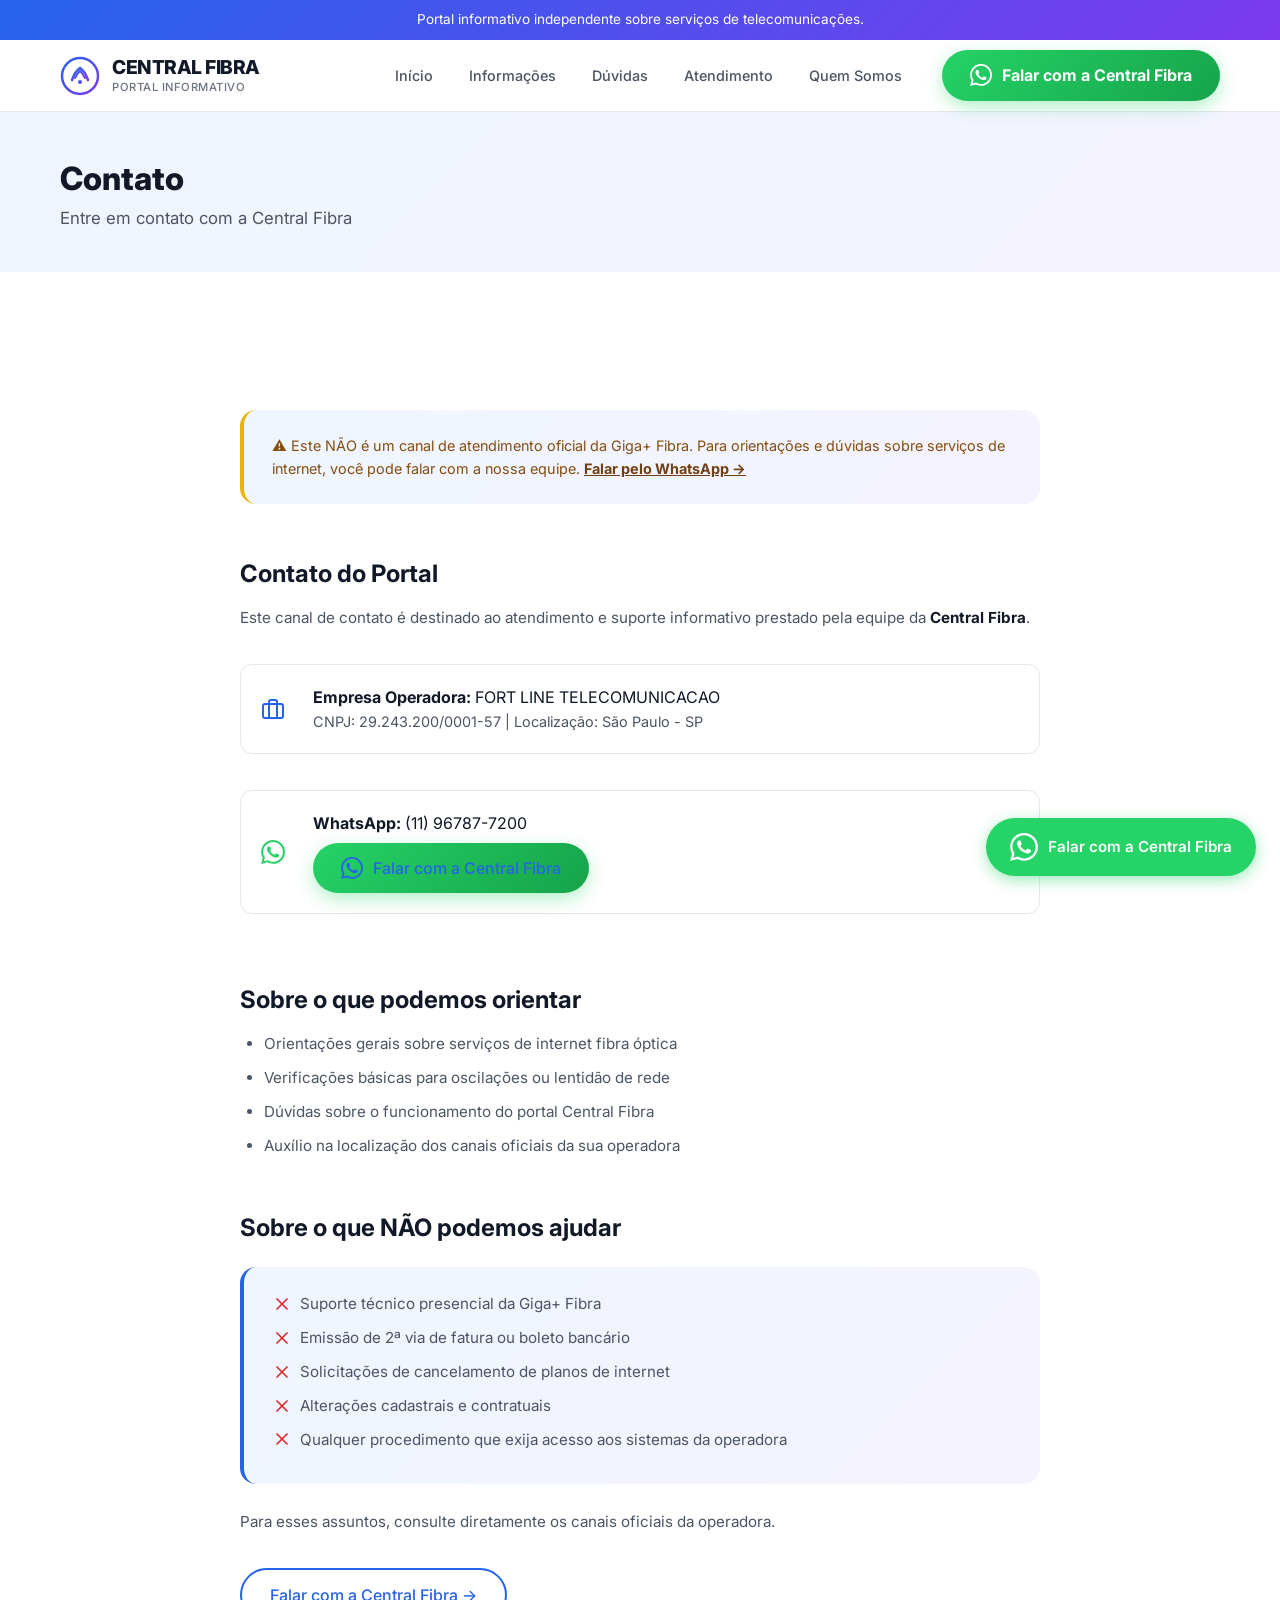
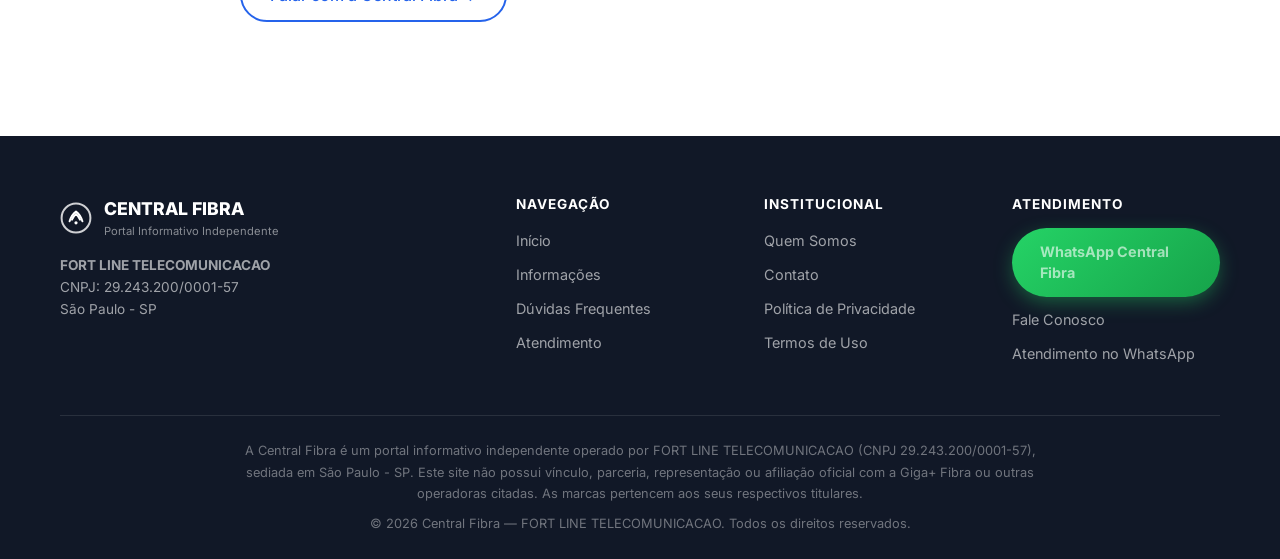
==== commit 18a8ef34: "fix: emergency update of whatsapp number to (11) 96787-7200 across all pages" ====
--- a/contato.html
+++ b/contato.html
@@ -52,7 +52,7 @@
                 <li><a href="index.html#atendimento" class="nav-link">Atendimento</a></li>
                 <li><a href="quem-somos.html" class="nav-link">Quem Somos</a></li>
             </ul>
-            <a href="https://wa.me/5511969427094?text=Ol%C3%A1%21%20Gostaria%20de%20informa%C3%A7%C3%B5es%20sobre%20servi%C3%A7os%20de%20internet." target="_blank" rel="noopener noreferrer" class="whatsapp-cta btn-sm header-cta" data-location="header" data-event="whatsapp_click" aria-label="Falar com a Central Fibra pelo WhatsApp">
+            <a href="https://wa.me/5511967877200?text=Ol%C3%A1%21%20Gostaria%20de%20informa%C3%A7%C3%B5es%20sobre%20servi%C3%A7os%20de%20internet." target="_blank" rel="noopener noreferrer" class="whatsapp-cta btn-sm header-cta" data-location="header" data-event="whatsapp_click" aria-label="Falar com a Central Fibra pelo WhatsApp">
                 <svg class="whatsapp-icon" viewBox="0 0 24 24"><path d="M.057 24l1.687-6.163c-1.041-1.804-1.588-3.849-1.587-5.946.003-6.556 5.338-11.891 11.893-11.891 3.181.001 6.167 1.24 8.413 3.488 2.245 2.248 3.481 5.236 3.48 8.414-.003 6.557-5.338 11.892-11.893 11.892-1.99-.001-3.951-.5-5.688-1.448l-6.305 1.654zm6.597-3.807c1.676.995 3.276 1.591 5.392 1.592 5.448 0 9.886-4.434 9.889-9.885.002-5.462-4.415-9.89-9.881-9.892-5.452 0-9.887 4.434-9.889 9.884-.001 2.225.651 3.891 1.746 5.634l-.999 3.648 3.742-.981zm11.387-5.464c-.074-.124-.272-.198-.57-.347-.297-.149-1.758-.868-2.031-.967-.272-.099-.47-.149-.669.149-.198.297-.768.967-.941 1.165-.173.198-.347.223-.644.074-.297-.149-1.255-.462-2.39-1.475-.883-.788-1.48-1.761-1.653-2.059-.173-.297-.018-.458.13-.606.134-.133.297-.347.446-.521.151-.172.2-.296.3-.495.099-.198.05-.372-.025-.521-.075-.148-.669-1.611-.916-2.206-.242-.579-.487-.501-.669-.51l-.57-.01c-.198 0-.52.074-.792.372s-1.04 1.016-1.04 2.479 1.065 2.876 1.213 3.074c.149.198 2.095 3.2 5.076 4.487.709.306 1.263.489 1.694.626.712.226 1.36.194 1.872.118.571-.085 1.758-.719 2.006-1.413.248-.695.248-1.29.173-1.414z"/></svg>
                 <span class="header-cta-text">Falar com a Central Fibra</span>
             </a>
@@ -71,7 +71,7 @@
     <a href="index.html#duvidas" class="nav-link">Dúvidas</a>
     <a href="index.html#atendimento" class="nav-link">Atendimento</a>
     <a href="quem-somos.html" class="nav-link">Quem Somos</a>
-    <a href="https://wa.me/5511969427094?text=Ol%C3%A1%21%20Gostaria%20de%20informa%C3%A7%C3%B5es%20sobre%20servi%C3%A7os%20de%20internet." target="_blank" rel="noopener noreferrer" class="whatsapp-cta btn-block" data-location="mobile-nav" data-event="whatsapp_click">
+    <a href="https://wa.me/5511967877200?text=Ol%C3%A1%21%20Gostaria%20de%20informa%C3%A7%C3%B5es%20sobre%20servi%C3%A7os%20de%20internet." target="_blank" rel="noopener noreferrer" class="whatsapp-cta btn-block" data-location="mobile-nav" data-event="whatsapp_click">
         <svg class="whatsapp-icon" viewBox="0 0 24 24"><path d="M.057 24l1.687-6.163c-1.041-1.804-1.588-3.849-1.587-5.946.003-6.556 5.338-11.891 11.893-11.891 3.181.001 6.167 1.24 8.413 3.488 2.245 2.248 3.481 5.236 3.48 8.414-.003 6.557-5.338 11.892-11.893 11.892-1.99-.001-3.951-.5-5.688-1.448l-6.305 1.654zm6.597-3.807c1.676.995 3.276 1.591 5.392 1.592 5.448 0 9.886-4.434 9.889-9.885.002-5.462-4.415-9.89-9.881-9.892-5.452 0-9.887 4.434-9.889 9.884-.001 2.225.651 3.891 1.746 5.634l-.999 3.648 3.742-.981zm11.387-5.464c-.074-.124-.272-.198-.57-.347-.297-.149-1.758-.868-2.031-.967-.272-.099-.47-.149-.669.149-.198.297-.768.967-.941 1.165-.173.198-.347.223-.644.074-.297-.149-1.255-.462-2.39-1.475-.883-.788-1.48-1.761-1.653-2.059-.173-.297-.018-.458.13-.606.134-.133.297-.347.446-.521.151-.172.2-.296.3-.495.099-.198.05-.372-.025-.521-.075-.148-.669-1.611-.916-2.206-.242-.579-.487-.501-.669-.51l-.57-.01c-.198 0-.52.074-.792.372s-1.04 1.016-1.04 2.479 1.065 2.876 1.213 3.074c.149.198 2.095 3.2 5.076 4.487.709.306 1.263.489 1.694.626.712.226 1.36.194 1.872.118.571-.085 1.758-.719 2.006-1.413.248-.695.248-1.29.173-1.414z"/></svg>
         Falar com a Central Fibra
     </a>
@@ -91,7 +91,7 @@
         <div class="container">
             <div class="page-content">
                 <div class="contact-warning highlight-box" style="border-left: 4px solid #eab308; background-color: #fef9c3; color: #854d0e;">
-                    ⚠️ Este NÃO é um canal de atendimento oficial da Giga+ Fibra. Para orientações e dúvidas sobre serviços de internet, você pode falar com a nossa equipe. <a href="https://wa.me/5511969427094?text=Ol%C3%A1%21%20Gostaria%20de%20informa%C3%A7%C3%B5es%20sobre%20servi%C3%A7os%20de%20internet." target="_blank" rel="noopener noreferrer" style="color: #713f12; font-weight: bold; text-decoration: underline;">Falar pelo WhatsApp →</a>
+                    ⚠️ Este NÃO é um canal de atendimento oficial da Giga+ Fibra. Para orientações e dúvidas sobre serviços de internet, você pode falar com a nossa equipe. <a href="https://wa.me/5511967877200?text=Ol%C3%A1%21%20Gostaria%20de%20informa%C3%A7%C3%B5es%20sobre%20servi%C3%A7os%20de%20internet." target="_blank" rel="noopener noreferrer" style="color: #713f12; font-weight: bold; text-decoration: underline;">Falar pelo WhatsApp →</a>
                 </div>
 
                 <h2>Contato do Portal</h2>
@@ -108,9 +108,9 @@
                     <div class="contact-item" style="display: flex; align-items: center; margin-bottom: 1rem;">
                         <svg class="whatsapp-icon" width="24" height="24" viewBox="0 0 24 24" fill="#25D366" style="margin-right: 12px;"><path d="M.057 24l1.687-6.163c-1.041-1.804-1.588-3.849-1.587-5.946.003-6.556 5.338-11.891 11.893-11.891 3.181.001 6.167 1.24 8.413 3.488 2.245 2.248 3.481 5.236 3.48 8.414-.003 6.557-5.338 11.892-11.893 11.892-1.99-.001-3.951-.5-5.688-1.448l-6.305 1.654zm6.597-3.807c1.676.995 3.276 1.591 5.392 1.592 5.448 0 9.886-4.434 9.889-9.885.002-5.462-4.415-9.89-9.881-9.892-5.452 0-9.887 4.434-9.889 9.884-.001 2.225.651 3.891 1.746 5.634l-.999 3.648 3.742-.981zm11.387-5.464c-.074-.124-.272-.198-.57-.347-.297-.149-1.758-.868-2.031-.967-.272-.099-.47-.149-.669.149-.198.297-.768.967-.941 1.165-.173.198-.347.223-.644.074-.297-.149-1.255-.462-2.39-1.475-.883-.788-1.48-1.761-1.653-2.059-.173-.297-.018-.458.13-.606.134-.133.297-.347.446-.521.151-.172.2-.296.3-.495.099-.198.05-.372-.025-.521-.075-.148-.669-1.611-.916-2.206-.242-.579-.487-.501-.669-.51l-.57-.01c-.198 0-.52.074-.792.372s-1.04 1.016-1.04 2.479 1.065 2.876 1.213 3.074c.149.198 2.095 3.2 5.076 4.487.709.306 1.263.489 1.694.626.712.226 1.36.194 1.872.118.571-.085 1.758-.719 2.006-1.413.248-.695.248-1.29.173-1.414z"/></svg>
                         <div>
-                            <strong>WhatsApp:</strong> (11) 96942-7094
+                            <strong>WhatsApp:</strong> (11) 96787-7200
                             <div style="margin-top: 8px;">
-                                <a href="https://wa.me/5511969427094?text=Ol%C3%A1%21%20Gostaria%20de%20informa%C3%A7%C3%B5es%20sobre%20servi%C3%A7os%20de%20internet." target="_blank" rel="noopener noreferrer" class="whatsapp-cta" data-location="contato-page" data-event="whatsapp_click">
+                                <a href="https://wa.me/5511967877200?text=Ol%C3%A1%21%20Gostaria%20de%20informa%C3%A7%C3%B5es%20sobre%20servi%C3%A7os%20de%20internet." target="_blank" rel="noopener noreferrer" class="whatsapp-cta" data-location="contato-page" data-event="whatsapp_click">
                                     <svg class="whatsapp-icon" viewBox="0 0 24 24"><path d="M.057 24l1.687-6.163c-1.041-1.804-1.588-3.849-1.587-5.946.003-6.556 5.338-11.891 11.893-11.891 3.181.001 6.167 1.24 8.413 3.488 2.245 2.248 3.481 5.236 3.48 8.414-.003 6.557-5.338 11.892-11.893 11.892-1.99-.001-3.951-.5-5.688-1.448l-6.305 1.654zm6.597-3.807c1.676.995 3.276 1.591 5.392 1.592 5.448 0 9.886-4.434 9.889-9.885.002-5.462-4.415-9.89-9.881-9.892-5.452 0-9.887 4.434-9.889 9.884-.001 2.225.651 3.891 1.746 5.634l-.999 3.648 3.742-.981zm11.387-5.464c-.074-.124-.272-.198-.57-.347-.297-.149-1.758-.868-2.031-.967-.272-.099-.47-.149-.669.149-.198.297-.768.967-.941 1.165-.173.198-.347.223-.644.074-.297-.149-1.255-.462-2.39-1.475-.883-.788-1.48-1.761-1.653-2.059-.173-.297-.018-.458.13-.606.134-.133.297-.347.446-.521.151-.172.2-.296.3-.495.099-.198.05-.372-.025-.521-.075-.148-.669-1.611-.916-2.206-.242-.579-.487-.501-.669-.51l-.57-.01c-.198 0-.52.074-.792.372s-1.04 1.016-1.04 2.479 1.065 2.876 1.213 3.074c.149.198 2.095 3.2 5.076 4.487.709.306 1.263.489 1.694.626.712.226 1.36.194 1.872.118.571-.085 1.758-.719 2.006-1.413.248-.695.248-1.29.173-1.414z"/></svg>
                                     Falar com a Central Fibra
                                 </a>
@@ -138,7 +138,7 @@
                     </ul>
                 </div>
                 <p>Para esses assuntos, consulte diretamente os canais oficiais da operadora.</p>
-                <a href="https://wa.me/5511969427094?text=Ol%C3%A1%21%20Gostaria%20de%20informa%C3%A7%C3%B5es%20sobre%20servi%C3%A7os%20de%20internet." target="_blank" rel="noopener noreferrer" class="btn btn-secondary" style="margin-top: 1rem; display: inline-block;">Falar com a Central Fibra &rarr;</a>
+                <a href="https://wa.me/5511967877200?text=Ol%C3%A1%21%20Gostaria%20de%20informa%C3%A7%C3%B5es%20sobre%20servi%C3%A7os%20de%20internet." target="_blank" rel="noopener noreferrer" class="btn btn-secondary" style="margin-top: 1rem; display: inline-block;">Falar com a Central Fibra &rarr;</a>
             </div>
         </div>
     </section>
@@ -183,9 +183,9 @@
             <div class="footer-column">
                 <h4>Atendimento</h4>
                 <ul class="footer-links">
-                    <li><a href="https://wa.me/5511969427094?text=Ol%C3%A1%21%20Gostaria%20de%20informa%C3%A7%C3%B5es%20sobre%20servi%C3%A7os%20de%20internet." target="_blank" rel="noopener noreferrer" class="whatsapp-cta" data-location="footer" data-event="whatsapp_click">WhatsApp Central Fibra</a></li>
+                    <li><a href="https://wa.me/5511967877200?text=Ol%C3%A1%21%20Gostaria%20de%20informa%C3%A7%C3%B5es%20sobre%20servi%C3%A7os%20de%20internet." target="_blank" rel="noopener noreferrer" class="whatsapp-cta" data-location="footer" data-event="whatsapp_click">WhatsApp Central Fibra</a></li>
                     <li><a href="contato.html">Fale Conosco</a></li>
-                    <li><a href="https://wa.me/5511969427094?text=Ol%C3%A1%21%20Gostaria%20de%20informa%C3%A7%C3%B5es%20sobre%20servi%C3%A7os%20de%20internet." target="_blank" rel="noopener noreferrer">Atendimento no WhatsApp</a></li>
+                    <li><a href="https://wa.me/5511967877200?text=Ol%C3%A1%21%20Gostaria%20de%20informa%C3%A7%C3%B5es%20sobre%20servi%C3%A7os%20de%20internet." target="_blank" rel="noopener noreferrer">Atendimento no WhatsApp</a></li>
                 </ul>
             </div>
         </div>
@@ -199,7 +199,7 @@
 </footer>
 
 <div class="whatsapp-float">
-    <a href="https://wa.me/5511969427094?text=Ol%C3%A1%21%20Gostaria%20de%20informa%C3%A7%C3%B5es%20sobre%20servi%C3%A7os%20de%20internet." target="_blank" rel="noopener noreferrer" class="whatsapp-float-btn whatsapp-cta" data-location="floating" data-event="whatsapp_click" aria-label="Falar com a Central Fibra pelo WhatsApp">
+    <a href="https://wa.me/5511967877200?text=Ol%C3%A1%21%20Gostaria%20de%20informa%C3%A7%C3%B5es%20sobre%20servi%C3%A7os%20de%20internet." target="_blank" rel="noopener noreferrer" class="whatsapp-float-btn whatsapp-cta" data-location="floating" data-event="whatsapp_click" aria-label="Falar com a Central Fibra pelo WhatsApp">
         <svg class="whatsapp-icon" viewBox="0 0 24 24"><path d="M.057 24l1.687-6.163c-1.041-1.804-1.588-3.849-1.587-5.946.003-6.556 5.338-11.891 11.893-11.891 3.181.001 6.167 1.24 8.413 3.488 2.245 2.248 3.481 5.236 3.48 8.414-.003 6.557-5.338 11.892-11.893 11.892-1.99-.001-3.951-.5-5.688-1.448l-6.305 1.654zm6.597-3.807c1.676.995 3.276 1.591 5.392 1.592 5.448 0 9.886-4.434 9.889-9.885.002-5.462-4.415-9.89-9.881-9.892-5.452 0-9.887 4.434-9.889 9.884-.001 2.225.651 3.891 1.746 5.634l-.999 3.648 3.742-.981zm11.387-5.464c-.074-.124-.272-.198-.57-.347-.297-.149-1.758-.868-2.031-.967-.272-.099-.47-.149-.669.149-.198.297-.768.967-.941 1.165-.173.198-.347.223-.644.074-.297-.149-1.255-.462-2.39-1.475-.883-.788-1.48-1.761-1.653-2.059-.173-.297-.018-.458.13-.606.134-.133.297-.347.446-.521.151-.172.2-.296.3-.495.099-.198.05-.372-.025-.521-.075-.148-.669-1.611-.916-2.206-.242-.579-.487-.501-.669-.51l-.57-.01c-.198 0-.52.074-.792.372s-1.04 1.016-1.04 2.479 1.065 2.876 1.213 3.074c.149.198 2.095 3.2 5.076 4.487.709.306 1.263.489 1.694.626.712.226 1.36.194 1.872.118.571-.085 1.758-.719 2.006-1.413.248-.695.248-1.29.173-1.414z"/></svg>
         <span class="whatsapp-float-label">Falar com a Central Fibra</span>
     </a>
